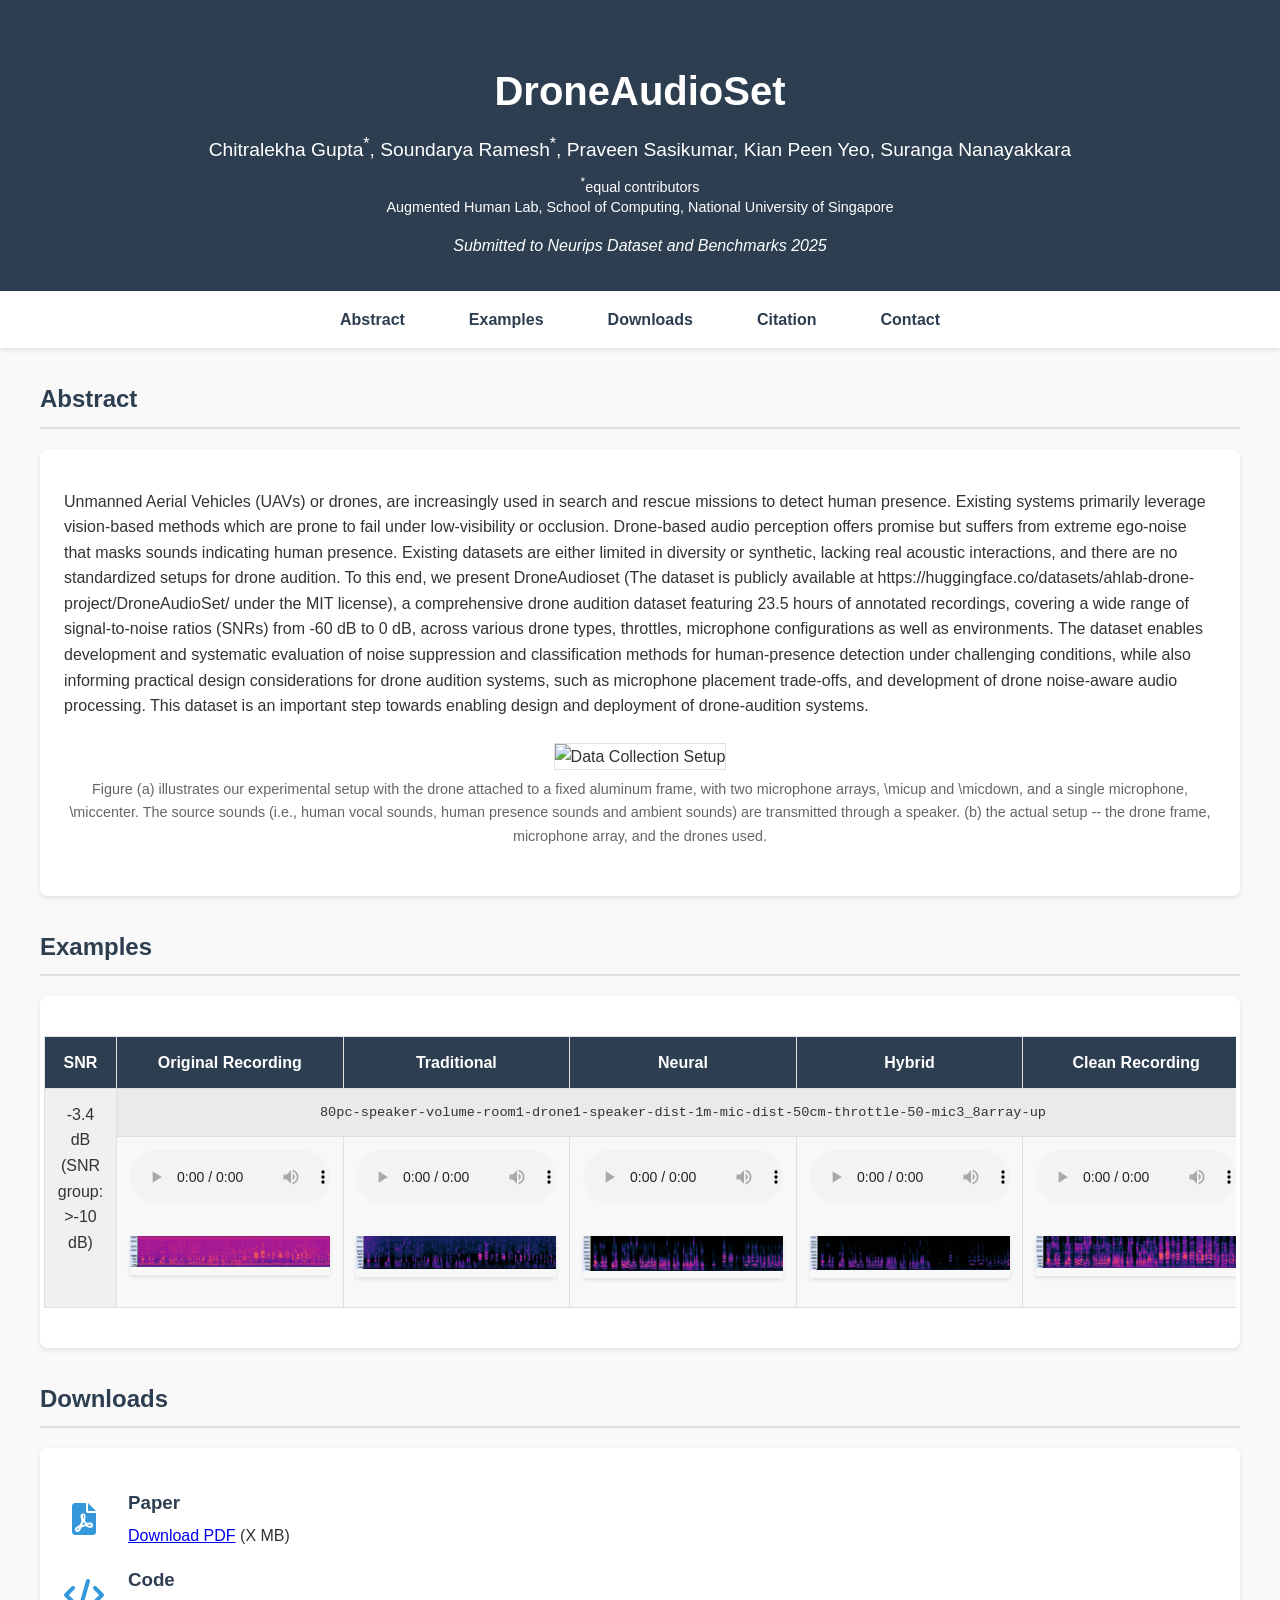
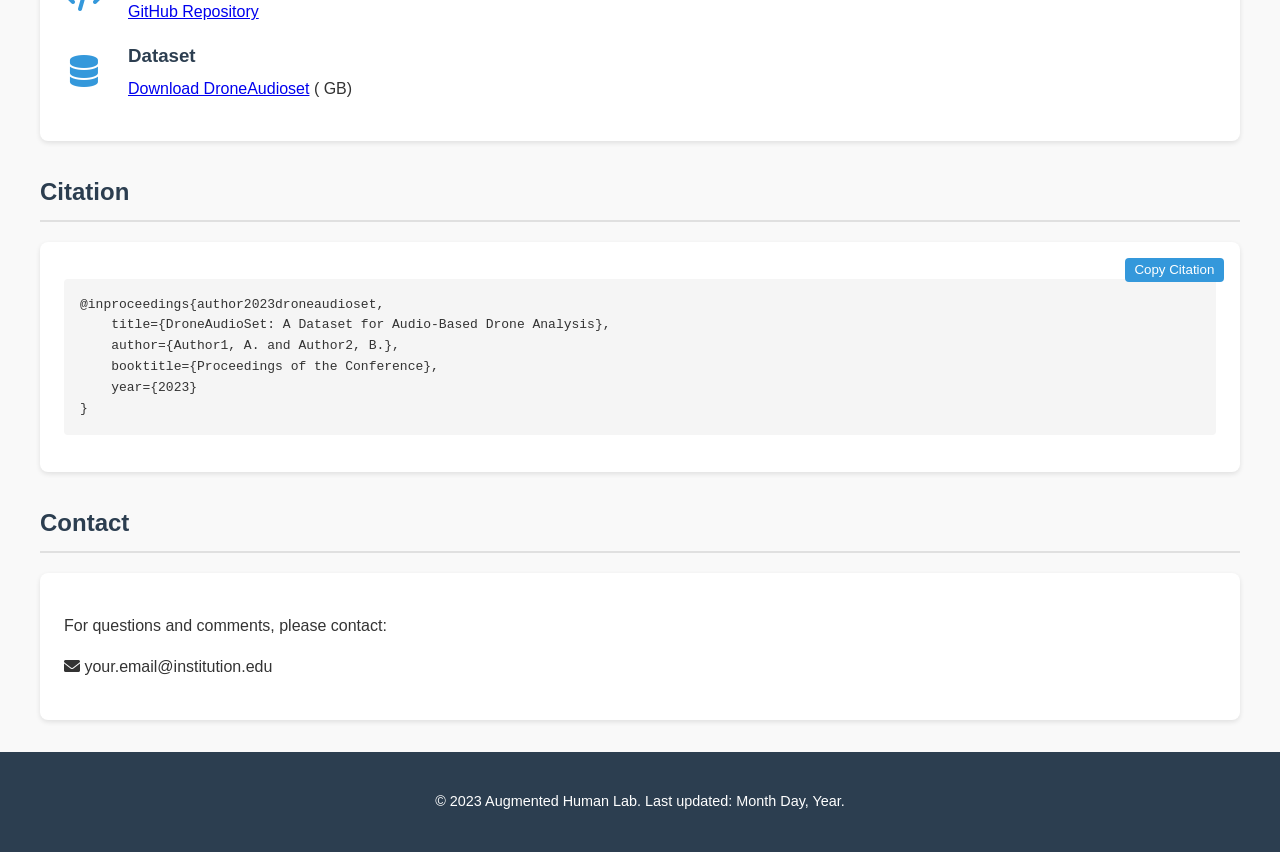
==== docs/index.html @ 6bec52c4 "added example 1" ====
<!DOCTYPE html>
<html lang="en">
<head>
    <meta charset="UTF-8">
    <meta name="viewport" content="width=device-width, initial-scale=1.0">
    <title>DroneAudioSet - Augmented Human Lab</title>
    
    <!-- Keep only UMD versions -->
    <!-- <script src="https://unpkg.com/wavesurfer.js@4.6.0/dist/wavesurfer.min.js"></script>
    <script src="https://unpkg.com/wavesurfer.js@4.6.0/dist/plugin/wavesurfer.spectrogram.min.js"></script> -->
     <!-- <script src="https://unpkg.com/wavesurfer.js@7.9.5/dist/wavesurfer.min.js"></script>
     <script src="https://unpkg.com/wavesurfer.js@7.9.5/dist/plugins/spectrogram.min.js"></script> -->
     <!-- <script src="https://unpkg.com/wavesurfer.js@7.9.5/dist/plugins/spectrogram.min.js"></script> -->
    <!-- <script src="https://unpkg.com/wavesurfer.js@6/dist/wavesurfer.js"></script>
    <script src="https://unpkg.com/wavesurfer.js@6/dist/plugin/wavesurfer.spectrogram.js"></script> -->
     
    
     <!-- Then load other resources -->
    <link rel="stylesheet" href="style.css">
    <link rel="stylesheet" href="https://cdnjs.cloudflare.com/ajax/libs/font-awesome/6.0.0-beta3/css/all.min.css">
    
    
</head>
<body>
    <header>
        <div class="header-content">
            <h1>DroneAudioSet</h1>
            <div class="authors">
                <span>Chitralekha Gupta<sup>*</sup>, Soundarya Ramesh<sup>*</sup></span>,
                <span>Praveen Sasikumar, Kian Peen Yeo, Suranga Nanayakkara</span>
                <div class="affiliations">
                    <sup>*</sup>equal contributors<br>
                    Augmented Human Lab, School of Computing, National University of Singapore
                </div>
            </div>
            <div class="conference">
                Submitted to Neurips Dataset and Benchmarks 2025
            </div>
        </div>
    </header>

    <nav>
        <ul>
            <li><a href="#abstract">Abstract</a></li>
            <li><a href="#examples">Examples</a></li>
            <li><a href="#downloads">Downloads</a></li>
            <li><a href="#citation">Citation</a></li>
            <li><a href="#contact">Contact</a></li>
        </ul>
    </nav>

    <!-- <script src="https://unpkg.com/wavesurfer.js"></script> -->
    <script>
        
        
        function copyCitation() {
            const citation = document.querySelector('.citation-box pre');
            navigator.clipboard.writeText(citation.innerText);
            alert('Citation copied to clipboard!');
        }
    
    </script>
<!-- 
    <script>
    document.addEventListener('DOMContentLoaded', async () => {
    // Check if WaveSurfer is loaded
    if (typeof WaveSurfer === 'undefined') {
        console.error('WaveSurfer is not loaded');
        return;
    }
    

    

    // Initialize all spectrogram containers
    const containers = document.querySelectorAll('.spectrogram-container');
    
    containers.forEach(async (container, index) => {
        const audioSrc = container.getAttribute('data-audio-src');
        
        try {
            // console.log('WaveSurfer:', WaveSurfer); // Check if it's loaded
            // console.log('container:', container); // Check if it's loaded
            // console.log('audioSrc:', audioSrc); // Check if it's loaded
            
            
            // Create WaveSurfer instance
            const wavesurfer = WaveSurfer.create({
                container: container,
                // waveColor: 'rgb(200, 0, 200)',
                // progressColor: 'rgb(100, 0, 100)',
                cursorWidth: 0,
                height: 0,
                // responsive: true,
                fillParent: true,
                interact: true,
                plugins: [
                    WaveSurfer.spectrogram.create({
                        container: container,
                        labels: true,
                        height: 200,
                        // splitChannels: [
                        //         {
                        //             progressColor: 'green',
                        //             waveColor: 'pink'
                        //         },
                        //         {
                        //             progressColor: 'orange',
                        //             waveColor: 'purple',
                        //             height: '0'
                        //         },
                        //         {
                        //             progressColor: 'orange',
                        //             waveColor: 'purple',
                        //             height: '0'
                        //         },
                        //         {
                        //             progressColor: 'orange',
                        //             waveColor: 'purple',
                        //             height: '0'
                        //         },
                        //         {
                        //             progressColor: 'orange',
                        //             waveColor: 'purple',
                        //             height: '0'
                        //         },
                        //         {
                        //             progressColor: 'orange',
                        //             waveColor: 'purple',
                        //             height: '0'
                        //         },
                        //         {
                        //             progressColor: 'orange',
                        //             waveColor: 'purple',
                        //             height: '0'
                        //         },
                        //         {
                        //             progressColor: 'orange',
                        //             waveColor: 'purple',
                        //             height: '0'
                        //         },
                        //     ],
                        
                        scale: 'mel',
                        frequencyMax: 8000,
                        frequencyMin: 0,
                        // noverlap: 4,
                        // windowFunc: 'hann',
                        fftSamples: 1024,
                        // labelsBackground: 'rgba(0, 0, 0, 0.1)'
                        // colorMap: generateColorMap()
                    })
                ]
            });
            
            

            // Load the audio file
            wavesurfer.load(audioSrc);
            
            // Error handling
            wavesurfer.on('error', (error) => {
                console.error('Error loading audio:', error);
                container.innerHTML = '<p class="error">Failed to load spectrogram</p>';
            });
            
        } catch (error) {
            console.error('Error initializing wavesurfer:', error);
            container.innerHTML = '<p class="error">Spectrogram unavailable</p>';
        }
    });
    
});
</script> -->

    <main>
        <section id="abstract">
            <h2>Abstract</h2>
            <div class="content-box">
                <p>
                    Unmanned Aerial Vehicles (UAVs) or drones, are increasingly used in search and rescue missions to detect human presence. Existing systems primarily leverage vision-based methods which are prone to fail under low-visibility or occlusion. Drone-based audio perception offers promise but suffers from extreme ego-noise that masks sounds indicating human presence.  
Existing datasets are either limited in diversity or synthetic, lacking real acoustic interactions, and there are no standardized setups for drone audition. 
To this end, we present DroneAudioset (The dataset is publicly available at https://huggingface.co/datasets/ahlab-drone-project/DroneAudioSet/ under the MIT license), a comprehensive drone audition dataset featuring 23.5 hours of annotated recordings, covering a wide range of signal-to-noise ratios (SNRs) from -60 dB to 0 dB, across various drone types, throttles, microphone configurations as well as environments. The dataset enables development and systematic evaluation of noise suppression and classification methods for human-presence detection under challenging conditions, while also informing practical design considerations for drone audition systems, such as microphone placement trade-offs, and development of drone noise-aware audio processing. This dataset is an important step towards enabling design and deployment of drone-audition systems.
                </p>
                <div class="teaser-image">
                    <img src="images/data-collection-setup-v2.png" alt="Data Collection Setup">
                    <p class="caption">Figure (a) illustrates our experimental setup with the drone attached to a fixed aluminum frame, with two microphone arrays, \micup and \micdown, and a single microphone, \miccenter. The source sounds (i.e., human vocal sounds, human presence sounds and ambient sounds) are transmitted through a speaker. (b) the actual setup -- the drone frame, microphone array, and the drones used.</p>
                </div>
            </div>
        </section>

        <section id="examples">
            <h2>Examples</h2>
            <div class="content-box">
                <div class="audio-table">
                    <table>
                        <thead>
                            <tr>
                                <th>SNR</th>
                                <th>Original Recording</th>
                                <th>Traditional</th>
                                <th>Neural</th>
                                <th>Hybrid</th>
                                <th>Clean Recording</th>
                            </tr>
                        </thead>
                        <tbody>
                            <!-- Example Row 1 -->
                            <tr class="settings-row">
                                <td rowspan="2">-3.4 dB <br>(SNR group: >-10 dB)</td>
                                <td colspan="5" class="settings-cell">
                                    80pc-speaker-volume-room1-drone1-speaker-dist-1m-mic-dist-50cm-throttle-50-mic3_8array-up
                                </td>
                            </tr>
                            <tr>
                                <td>
                                    <audio controls data-channel="0">
                                        <source src="audio/example1/mic3_8array-up-File1_original.wav" type="audio/wav">
                                    </audio>
                                    <div class="spectrogram"><img width="200px" src="specgram/example1/mic3_8array-up-File1_original.png"></div>
                                </td>
                                <td>
                                    <audio controls data-channel="0">
                                        <source src="audio/example1/mic3_8array-up-File1_trad.wav" type="audio/wav">
                                    </audio>
                                    <div class="spectrogram"><img width="200px" src="specgram/example1/mic3_8array-up-File1_trad.png"></div>
                                </td>
                                <td>
                                    <audio controls data-channel="0">
                                        <source src="audio/example1/mic3_8array-up-File1_neural.wav" type="audio/wav">
                                    </audio>
                                    <div class="spectrogram"><img width="200px" src="specgram/example1/mic3_8array-up-File1_neural.png"></div>
                                </td>
                                <td>
                                    <audio controls data-channel="0">
                                        <source src="audio/example1/mic3_8array-up-File1_hybrid.wav" type="audio/wav">
                                    </audio>
                                    <div class="spectrogram"><img width="200px" src="specgram/example1/mic3_8array-up-File1_hybrid.png"></div>
                                </td>
                                <td>
                                    <audio controls data-channel="0">
                                        <source src="audio/example1/mic3_8array-up-File1_clean.wav" type="audio/wav">
                                    </audio>
                                    <div class="spectrogram"><img width="200px" src="specgram/example1/mic3_8array-up-File1_clean.png"></div>
                                </td>
                            </tr>

                                <!-- <td>
                                    <audio controls data-channel="0">
                                        <source src="audio/example1/mic3_8array-up-File1_original.wav" type="audio/wav">
                                    </audio>
                                    <div class="spectrogram-container" data-audio-src="audio/example1/mic3_8array-up-File1_original.wav"></div>
                                </td>
                                <td>
                                    <audio controls data-channel="0">
                                        <source src="audio/example1/mic3_8array-up-File1_trad.wav" type="audio/wav">
                                    </audio>
                                    <div class="spectrogram-container" data-audio-src="audio/example1/mic3_8array-up-File1_trad.wav"></div>
                                </td>
                                <td>
                                    <audio controls data-channel="0">
                                        <source src="audio/example1/mic3_8array-up-File1_neural.wav" type="audio/wav">
                                    </audio>
                                    <div class="spectrogram-container" data-audio-src="audio/example1/mic3_8array-up-File1_neural.wav"></div>
                                </td>
                                <td>
                                    <audio controls data-channel="0">
                                        <source src="audio/example1/mic3_8array-up-File1_hybrid.wav" type="audio/wav">
                                    </audio>
                                    <div class="spectrogram-container" data-audio-src="audio/example1/mic3_8array-up-File1_hybrid.wav"></div>
                                </td>
                                <td>
                                    <audio controls data-channel="0">
                                        <source src="audio/example1/mic3_8array-up-File1_clean.wav" type="audio/wav">
                                    </audio>
                                    <div class="spectrogram-container" data-audio-src="audio/example1/mic3_8array-up-File1_clean.wav"></div>
                                </td>
                            </tr> -->

                            <!-- Example Row 2 -->
                            <!-- <tr class="settings-row">
                                <td rowspan="2">-6 dB <br>(SNR group: >-10 dB)</td>
                                <td colspan="5" class="settings-cell">
                                    80pc-speaker-volume-room1-drone1-speaker-dist-5m-mic-dist-50cm-throttle-50-mic1_soundskrit
                                </td>
                            </tr>
                            <tr>
                                <td>
                                    <audio controls>
                                        <source src="audio/original_1.wav" type="audio/wav">
                                    </audio>
                                    <img src="spectrograms/original_1.png" alt="Spectrogram 1" class="spectrogram">
                                </td>
                                <td>
                                    <audio controls>
                                        <source src="audio/trad_1.wav" type="audio/wav">
                                    </audio>
                                    <img src="spectrograms/trad_1.png" alt="Spectrogram 1" class="spectrogram">
                                </td>
                                <td>
                                    <audio controls>
                                        <source src="audio/neural_1.wav" type="audio/wav">
                                    </audio>
                                    <img src="spectrograms/neural_1.png" alt="Spectrogram 1" class="spectrogram">
                                </td>
                                <td>
                                    <audio controls>
                                        <source src="audio/hybrid_1.wav" type="audio/wav">
                                    </audio>
                                    <img src="spectrograms/hybrid_1.png" alt="Spectrogram 1" class="spectrogram">
                                </td>
                                <td>
                                    <audio controls>
                                        <source src="audio/clean_1.wav" type="audio/wav">
                                    </audio>
                                    <img src="spectrograms/clean_1.png" alt="Spectrogram 1" class="spectrogram">
                                </td>
                            </tr> -->
                            
                            <!-- Repeat for additional rows (change numbers) -->
                        </tbody>
                    </table>
                </div>
            </div>
        </section>

        <section id="downloads">
            <h2>Downloads</h2>
            <div class="content-box">
                <div class="download-item">
                    <i class="fas fa-file-pdf"></i>
                    <div>
                        <h3>Paper</h3>
                        <p><a href="#">Download PDF</a> (X MB)</p>
                    </div>
                </div>
                <div class="download-item">
                    <i class="fas fa-code"></i>
                    <div>
                        <h3>Code</h3>
                        <p><a href="https://github.com/augmented-human-lab/DroneAudioSet-code">GitHub Repository</a></p>
                    </div>
                </div>
                <div class="download-item">
                    <i class="fas fa-database"></i>
                    <div>
                        <h3>Dataset</h3>
                        <p><a href="https://huggingface.co/datasets/ahlab-drone-project/DroneAudioSet">Download DroneAudioset</a> ( GB)</p>
                    </div>
                </div>
            </div>
        </section>

        <section id="citation">
            <h2>Citation</h2>
            <div class="content-box citation-box">
                <pre>
@inproceedings{author2023droneaudioset,
    title={DroneAudioSet: A Dataset for Audio-Based Drone Analysis},
    author={Author1, A. and Author2, B.},
    booktitle={Proceedings of the Conference},
    year={2023}
}</pre>
                <button onclick="copyCitation()">Copy Citation</button>
            </div>
        </section>

        <section id="contact">
            <h2>Contact</h2>
            <div class="content-box">
                <p>For questions and comments, please contact:</p>
                <p><i class="fas fa-envelope"></i> your.email@institution.edu</p>
            </div>
        </section>
    </main>

    <footer>
        <p>© 2023 Augmented Human Lab. Last updated: Month Day, Year.</p>
    </footer>

    
</body>
</html>
---- docs/style.css ----
:root {
    --primary-color: #2c3e50;
    --secondary-color: #3498db;
    --background-color: #f9f9f9;
    --content-bg: #ffffff;
    --text-color: #333333;
    --border-color: #e0e0e0;
}

body {
    font-family: 'Arial', sans-serif;
    line-height: 1.6;
    color: var(--text-color);
    background-color: var(--background-color);
    margin: 0;
    padding: 0;
}

header {
    background-color: var(--primary-color);
    color: white;
    padding: 2rem 0;
    text-align: center;
}

.header-content {
    max-width: 900px;
    margin: 0 auto;
    padding: 0 20px;
}

h1 {
    font-size: 2.5rem;
    margin-bottom: 0.5rem;
}

.authors {
    font-size: 1.2rem;
    margin-bottom: 0.5rem;
}

.affiliations {
    font-size: 0.9rem;
    margin-top: 0.5rem;
    line-height: 1.4;
}

.conference {
    font-style: italic;
    margin-top: 1rem;
}

nav {
    background-color: var(--content-bg);
    box-shadow: 0 2px 5px rgba(0,0,0,0.1);
    position: sticky;
    top: 0;
    z-index: 100;
}

nav ul {
    display: flex;
    justify-content: center;
    list-style: none;
    padding: 0;
    margin: 0;
    max-width: 900px;
    margin: 0 auto;
}

nav li {
    padding: 1rem;
}

nav a {
    color: var(--primary-color);
    text-decoration: none;
    font-weight: bold;
    padding: 0.5rem 1rem;
    border-radius: 4px;
    transition: background-color 0.3s;
}

nav a:hover {
    background-color: #f0f0f0;
}

main {
    max-width: 1200px;  /* Increased from 900px */
    margin: 2rem auto;
    padding: 0 20px;
}

h2 {
    color: var(--primary-color);
    border-bottom: 2px solid var(--border-color);
    padding-bottom: 0.5rem;
    margin-top: 2rem;
}

.content-box {
    background-color: var(--content-bg);
    border-radius: 8px;
    box-shadow: 0 2px 5px rgba(0,0,0,0.1);
    padding: 1.5rem;
    margin: 1rem 0;
}

.teaser-image {
    text-align: center;
    margin: 1.5rem 0;
}

.teaser-image img {
    max-width: 100%;
    height: auto;
    border: 1px solid var(--border-color);
}

.caption {
    font-size: 0.9rem;
    color: #666;
    margin-top: 0.5rem;
}

.download-item {
    display: flex;
    align-items: center;
    margin: 1rem 0;
}

.download-item i {
    font-size: 2rem;
    color: var(--secondary-color);
    margin-right: 1.5rem;
    width: 40px;
    text-align: center;
}

.download-item h3 {
    margin: 0;
    color: var(--primary-color);
}

.download-item p {
    margin: 0.3rem 0 0 0;
}

.citation-box {
    position: relative;
}

.citation-box pre {
    background-color: #f5f5f5;
    padding: 1rem;
    border-radius: 4px;
    overflow-x: auto;
    white-space: pre-wrap;
}

.citation-box button {
    position: absolute;
    top: 1rem;
    right: 1rem;
    background-color: var(--secondary-color);
    color: white;
    border: none;
    padding: 0.3rem 0.6rem;
    border-radius: 4px;
    cursor: pointer;
    transition: background-color 0.3s;
}

.citation-box button:hover {
    background-color: #2980b9;
}

footer {
    text-align: center;
    padding: 1.5rem;
    margin-top: 2rem;
    background-color: var(--primary-color);
    color: white;
    font-size: 0.9rem;
}

@media (max-width: 768px) {
    nav ul {
        flex-direction: column;
        align-items: left;
    }
    
    .download-item {
        flex-direction: column;
        align-items: flex-start;
    }
    
    .download-item i {
        margin-bottom: 0.5rem;
    }
}

/* Audio Table Styles */
.audio-table {
    overflow-x: auto;
}

.audio-table table {
    width: 100%;
    border-collapse: collapse;
    margin: 1rem 0;
}

.audio-table th, .audio-table td {
    padding: 0.8rem;
    text-align: center;
    border: 1px solid var(--border-color);
    vertical-align: top;
}

.audio-table th {
    background-color: var(--primary-color);
    color: white;
    font-weight: bold;
}

.audio-table tr:nth-child(even) {
    background-color: #f8f8f8;
}

.audio-table audio {
    width: 100%;
    max-width: 200px;
    margin-bottom: 0.5rem;
}

.spectrogram {
    
    /* width: 100%;         /*  Make it responsive */
    /* height: auto;          Maintain aspect ratio */
    /* transform: scale(0.2); */
    /* max-width: 150px;       /* Maximum width you want */
    /* max-height: 100px;       Maximum width you want */ 
    
    /* display: block; */
    margin: 1rem auto;     /* Fixed typo (was "1 auto") */
    /* object-fit: contain;   Ensures proper scaling */
    /* Optional: add a subtle shadow for depth */
    box-shadow: 0 2px 4px rgba(0,0,0,0.1);
    /* Optional: smooth scaling on hover */
    transition: transform 0.2s ease;
    align-self: left; /* Ensure left alignment */
}
/* Optional: Add hover effect */
.spectrogram:hover {
    transform: scale(2.5); /* Slightly enlarge on hover */
    cursor: zoom-in;
}
/* Responsive table */
@media (max-width: 768px) {
    .audio-table table {
        display: block;
    }
    
    .audio-table thead {
        display: none;
    }
    
    .audio-table tr {
        display: block;
        margin-bottom: 1rem;
        border: 1px solid var(--border-color);
    }
    
    .audio-table td {
        display: flex;
        flex-direction: column;
        align-items: center;
        text-align: center;
        border: none;
        border-bottom: 1px solid var(--border-color);
    }
    
    .audio-table td:before {
        content: attr(data-label);
        font-weight: bold;
        margin-bottom: 0.5rem;
    }
    
    .audio-table td:last-child {
        border-bottom: none;
    }
}

/* Audio Table Styles */
.audio-table {
    overflow-x: auto;
    margin: 0 -20px;  /* Allow table to extend beyond padding */
}

.audio-table table {
    width: 100%;
    border-collapse: collapse;
    margin: 1rem 0;
    min-width: 1000px;  /* Ensure table doesn't get too narrow */
}

/* Settings row styles */
.settings-row {
    background-color: #f0f0f0;
}

.settings-cell {
    font-family: monospace;
    font-size: 0.85rem;
    /* padding: 0.5rem 1rem; */
    text-align: left;
    background-color: #eaeaea;
}

/* Rest of your existing table styles... */
.audio-table th, .audio-table td {
    padding: 0.8rem;
    text-align: center;
    border: 1px solid var(--border-color);
    vertical-align: top;
}

.audio-table th {
    background-color: var(--primary-color);
    color: white;
    font-weight: bold;
}

.audio-table tr:nth-child(even):not(.settings-row) {
    background-color: #f8f8f8;
}

.audio-table audio {
    width: 100%;
    max-width: 200px;
    margin-bottom: 0.5rem;
}

/* .spectrogram {
    width: 100%;
    max-width: 200px;
    height: auto;
    display: block;
    margin: 0 auto;
    border: 1px solid #ddd;
} */

/* Responsive table */
@media (max-width: 1200px) {
    .audio-table {
        margin: 0 -10px;
    }
    
    main {
        padding: 0 10px;
    }
}

@media (max-width: 768px) {
    /* Keep your existing mobile styles but add settings row support */
    .settings-row td {
        display: block;
        text-align: left;
        /* padding: 0.5rem; */
    }
    
    .settings-cell {
        display: block;
        width: 100%;
        box-sizing: border-box;
    }
    
    .audio-table table {
        min-width: auto;
    }
}

/* .spectrogram-container {
    width: 100%; */
    /* max-width: 200px; */
    /* height: 100px;
    margin: 0.5rem auto; */
    /* background: #f8f8f8; */
    /* border: 1px solid #ddd; */
/* } */

/* Hide original spectrogram images */
/* .spectrogram {
    display: none;
} */
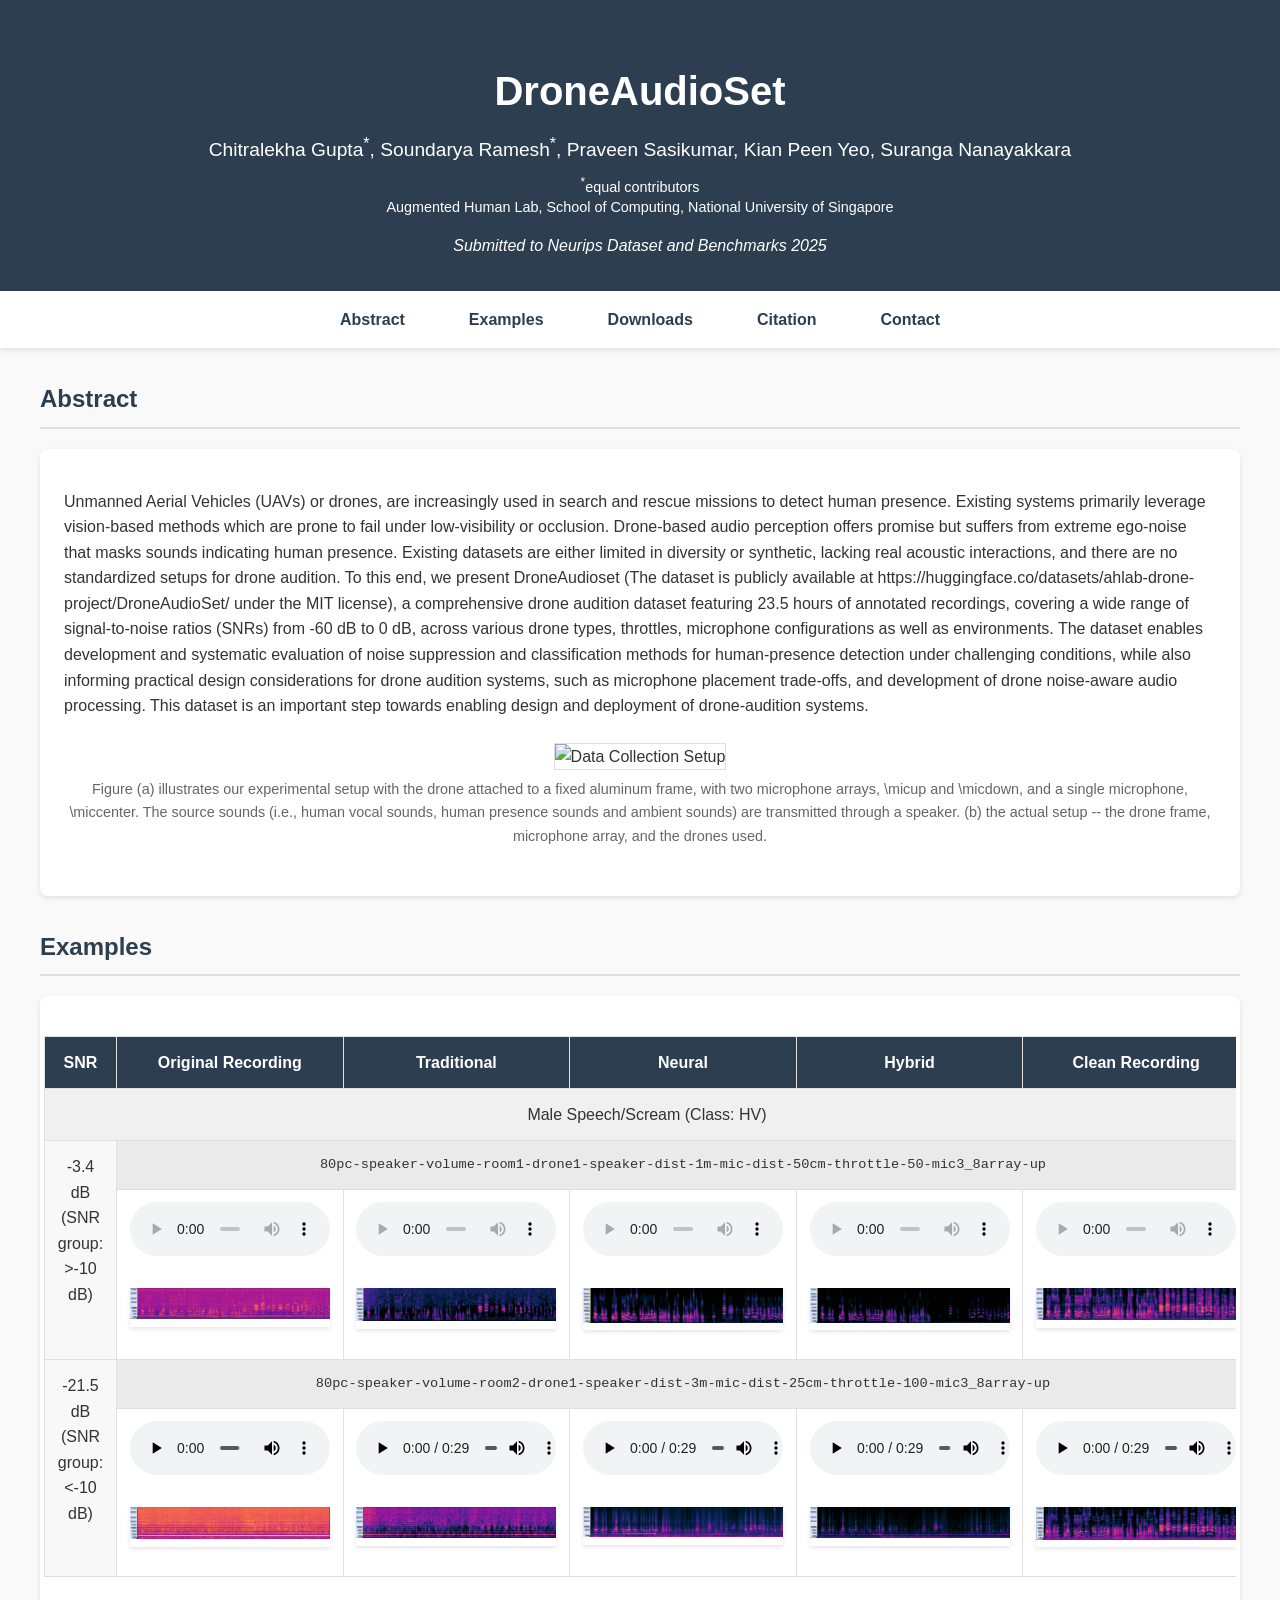
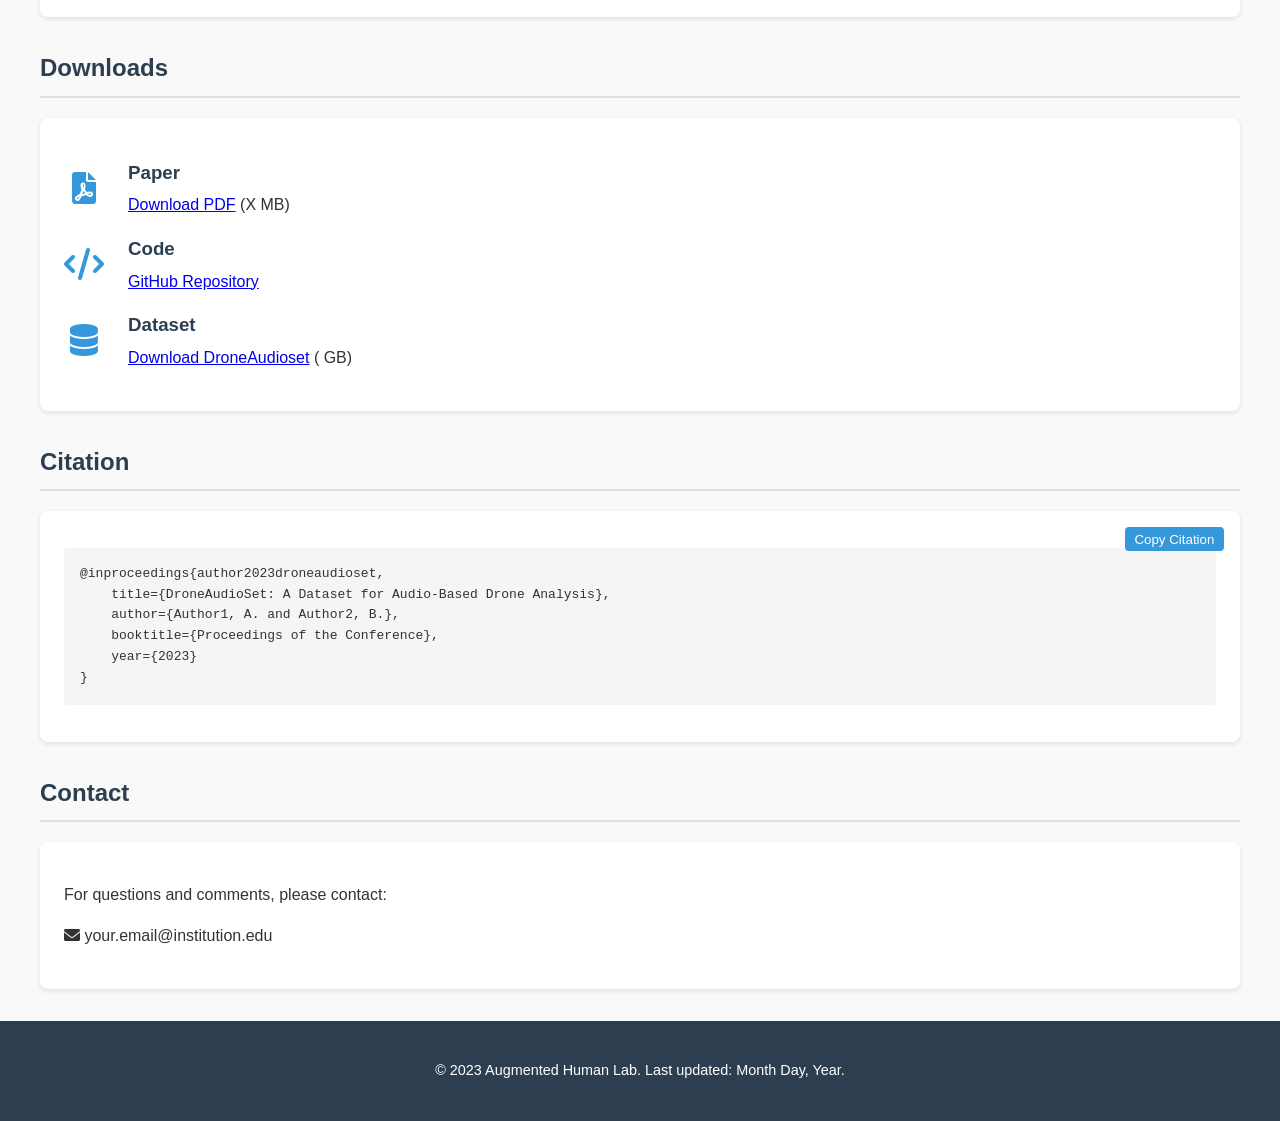
==== commit df82d38e: "example 2" ====
--- a/docs/index.html
+++ b/docs/index.html
@@ -205,6 +205,9 @@
                             </tr>
                         </thead>
                         <tbody>
+                            <tr class="settings-row">
+                                <td rowspan="1" colspan="6" >Male Speech/Scream (Class: HV)</td>
+                            </tr>
                             <!-- Example Row 1 -->
                             <tr class="settings-row">
                                 <td rowspan="2">-3.4 dB <br>(SNR group: >-10 dB)</td>
@@ -245,77 +248,45 @@
                                 </td>
                             </tr>
 
-                                <!-- <td>
-                                    <audio controls data-channel="0">
-                                        <source src="audio/example1/mic3_8array-up-File1_original.wav" type="audio/wav">
-                                    </audio>
-                                    <div class="spectrogram-container" data-audio-src="audio/example1/mic3_8array-up-File1_original.wav"></div>
-                                </td>
-                                <td>
-                                    <audio controls data-channel="0">
-                                        <source src="audio/example1/mic3_8array-up-File1_trad.wav" type="audio/wav">
-                                    </audio>
-                                    <div class="spectrogram-container" data-audio-src="audio/example1/mic3_8array-up-File1_trad.wav"></div>
-                                </td>
-                                <td>
-                                    <audio controls data-channel="0">
-                                        <source src="audio/example1/mic3_8array-up-File1_neural.wav" type="audio/wav">
-                                    </audio>
-                                    <div class="spectrogram-container" data-audio-src="audio/example1/mic3_8array-up-File1_neural.wav"></div>
-                                </td>
-                                <td>
-                                    <audio controls data-channel="0">
-                                        <source src="audio/example1/mic3_8array-up-File1_hybrid.wav" type="audio/wav">
-                                    </audio>
-                                    <div class="spectrogram-container" data-audio-src="audio/example1/mic3_8array-up-File1_hybrid.wav"></div>
-                                </td>
-                                <td>
-                                    <audio controls data-channel="0">
-                                        <source src="audio/example1/mic3_8array-up-File1_clean.wav" type="audio/wav">
-                                    </audio>
-                                    <div class="spectrogram-container" data-audio-src="audio/example1/mic3_8array-up-File1_clean.wav"></div>
-                                </td>
-                            </tr> -->
-
                             <!-- Example Row 2 -->
-                            <!-- <tr class="settings-row">
-                                <td rowspan="2">-6 dB <br>(SNR group: >-10 dB)</td>
+                            <tr class="settings-row">
+                                <td rowspan="2">-21.5 dB <br>(SNR group: <-10 dB)</td>
                                 <td colspan="5" class="settings-cell">
-                                    80pc-speaker-volume-room1-drone1-speaker-dist-5m-mic-dist-50cm-throttle-50-mic1_soundskrit
+                                    80pc-speaker-volume-room2-drone1-speaker-dist-3m-mic-dist-25cm-throttle-100-mic3_8array-up
                                 </td>
                             </tr>
                             <tr>
                                 <td>
-                                    <audio controls>
-                                        <source src="audio/original_1.wav" type="audio/wav">
-                                    </audio>
-                                    <img src="spectrograms/original_1.png" alt="Spectrogram 1" class="spectrogram">
-                                </td>
-                                <td>
-                                    <audio controls>
-                                        <source src="audio/trad_1.wav" type="audio/wav">
-                                    </audio>
-                                    <img src="spectrograms/trad_1.png" alt="Spectrogram 1" class="spectrogram">
-                                </td>
-                                <td>
-                                    <audio controls>
-                                        <source src="audio/neural_1.wav" type="audio/wav">
-                                    </audio>
-                                    <img src="spectrograms/neural_1.png" alt="Spectrogram 1" class="spectrogram">
-                                </td>
-                                <td>
-                                    <audio controls>
-                                        <source src="audio/hybrid_1.wav" type="audio/wav">
-                                    </audio>
-                                    <img src="spectrograms/hybrid_1.png" alt="Spectrogram 1" class="spectrogram">
-                                </td>
-                                <td>
-                                    <audio controls>
-                                        <source src="audio/clean_1.wav" type="audio/wav">
-                                    </audio>
-                                    <img src="spectrograms/clean_1.png" alt="Spectrogram 1" class="spectrogram">
-                                </td>
-                            </tr> -->
+                                    <audio controls data-channel="0">
+                                        <source src="audio/example2/mic3_8array-up-File1_original.wav" type="audio/wav">
+                                    </audio>
+                                    <div class="spectrogram"><img width="200px" src="specgram/example2/mic3_8array-up-File1_original.png"></div>
+                                </td>
+                                <td>
+                                    <audio controls data-channel="0">
+                                        <source src="audio/example2/mic3_8array-up-File1_trad.wav" type="audio/wav">
+                                    </audio>
+                                    <div class="spectrogram"><img width="200px" src="specgram/example2/mic3_8array-up-File1_trad.png"></div>
+                                </td>
+                                <td>
+                                    <audio controls data-channel="0">
+                                        <source src="audio/example2/mic3_8array-up-File1_neural.wav" type="audio/wav">
+                                    </audio>
+                                    <div class="spectrogram"><img width="200px" src="specgram/example2/mic3_8array-up-File1_neural.png"></div>
+                                </td>
+                                <td>
+                                    <audio controls data-channel="0">
+                                        <source src="audio/example2/mic3_8array-up-File1_hybrid.wav" type="audio/wav">
+                                    </audio>
+                                    <div class="spectrogram"><img width="200px" src="specgram/example2/mic3_8array-up-File1_hybrid.png"></div>
+                                </td>
+                                <td>
+                                    <audio controls data-channel="0">
+                                        <source src="audio/example2/mic3_8array-up-File1_clean.wav" type="audio/wav">
+                                    </audio>
+                                    <div class="spectrogram"><img width="200px" src="specgram/example2/mic3_8array-up-File1_clean.png"></div>
+                                </td>
+                            </tr>
                             
                             <!-- Repeat for additional rows (change numbers) -->
                         </tbody>
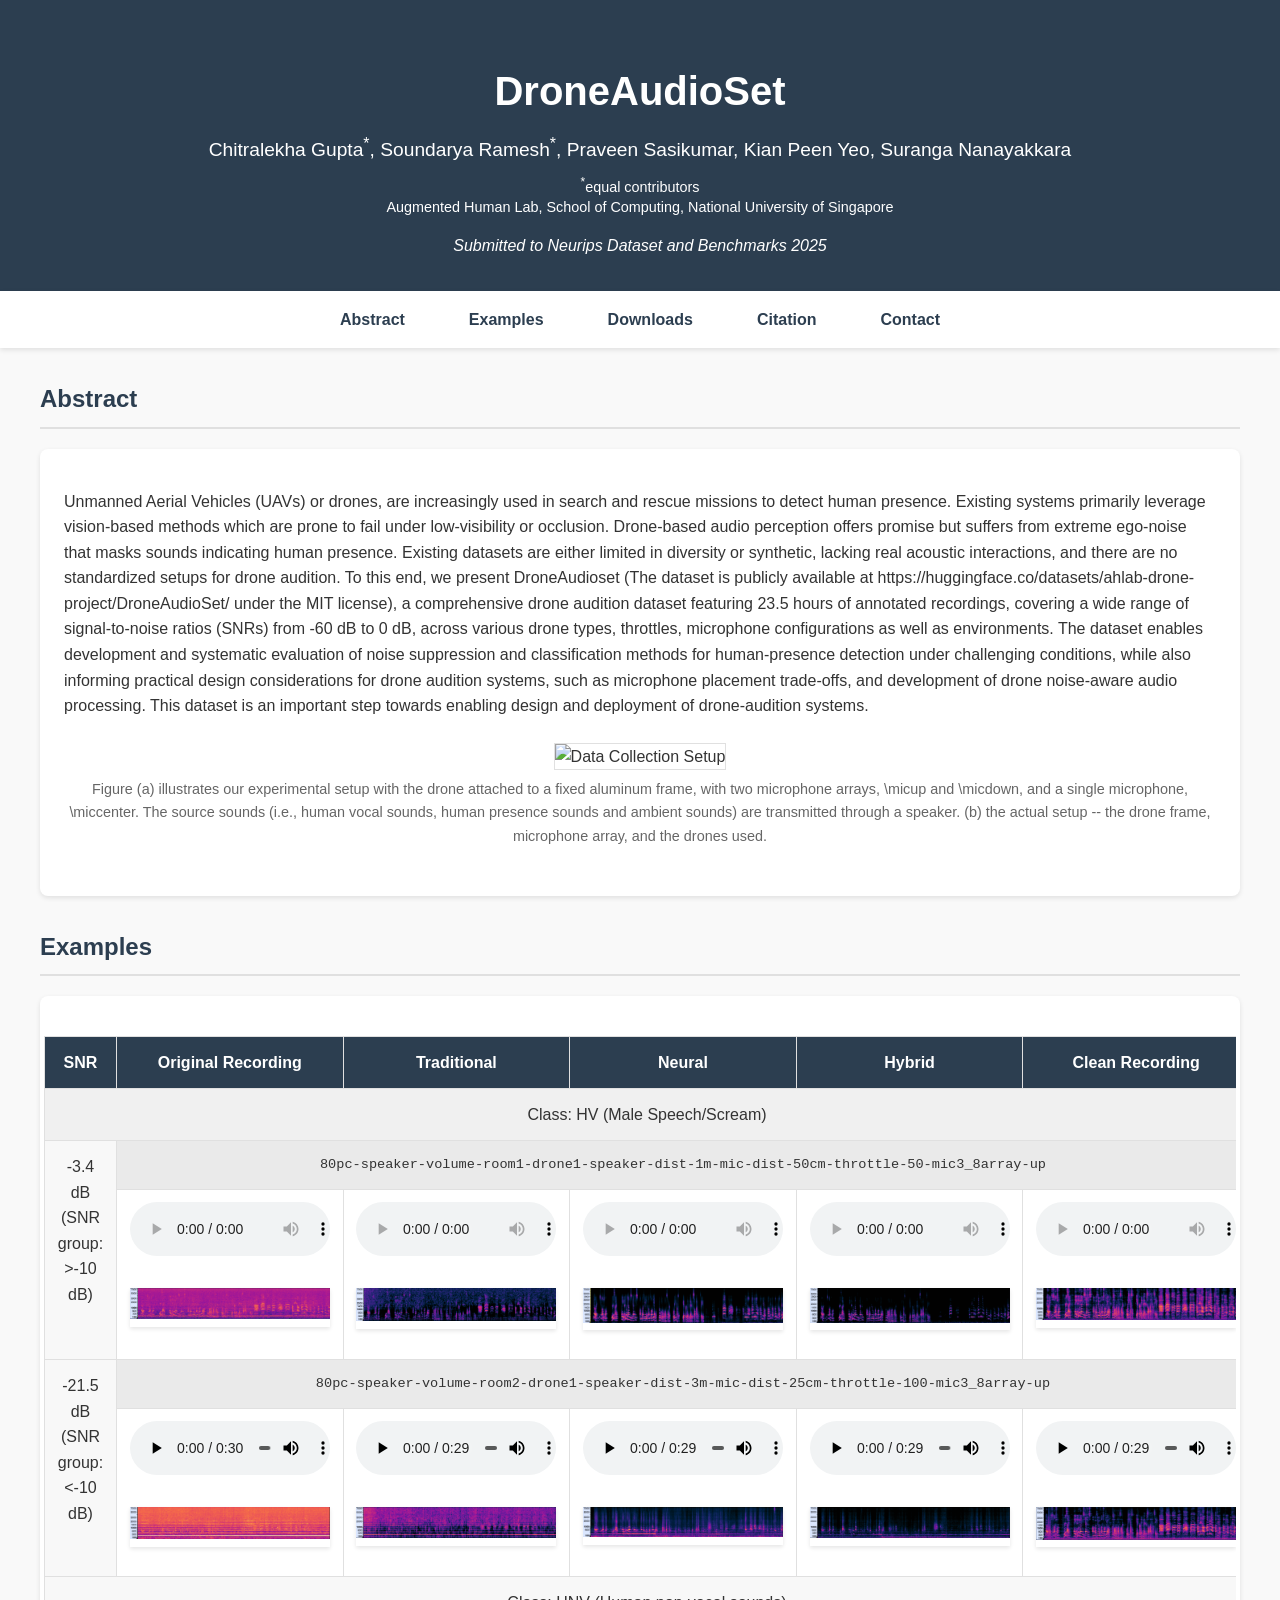
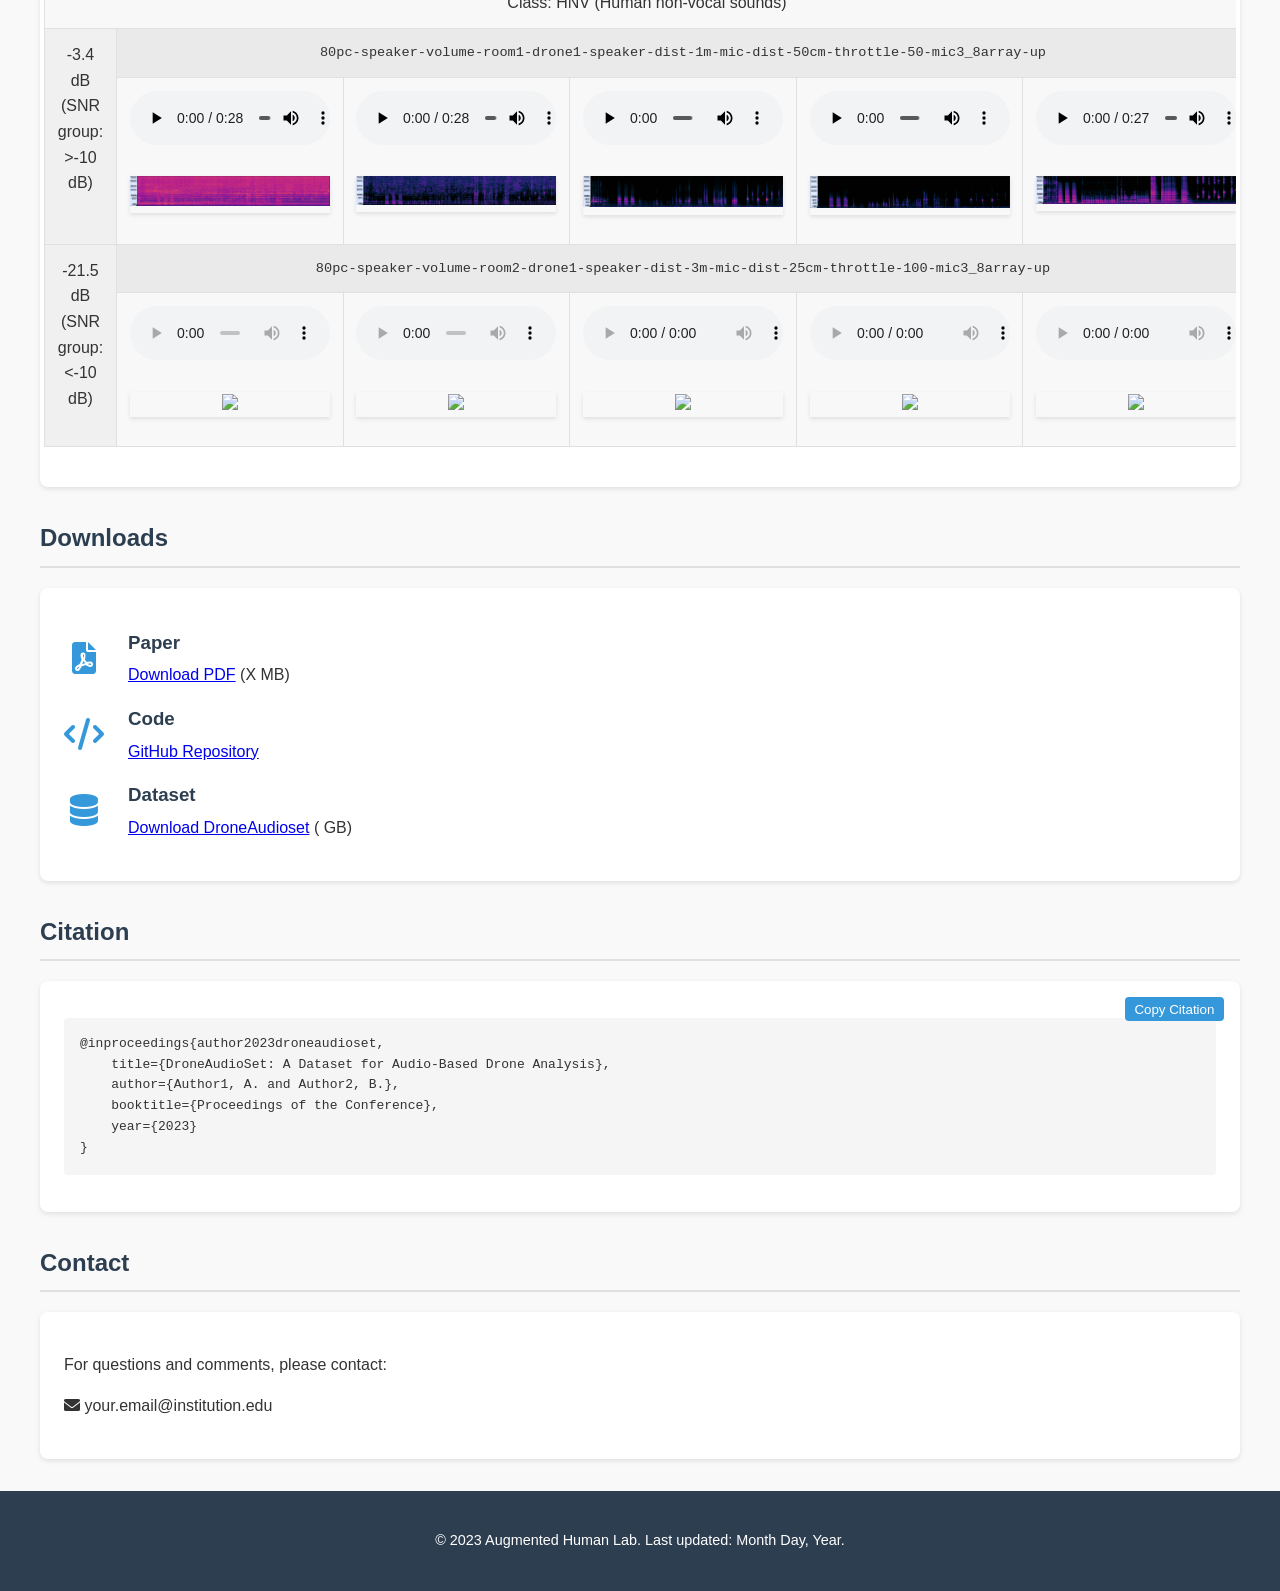
==== commit 1cd07b54: "example 3" ====
--- a/docs/index.html
+++ b/docs/index.html
@@ -206,7 +206,7 @@
                         </thead>
                         <tbody>
                             <tr class="settings-row">
-                                <td rowspan="1" colspan="6" >Male Speech/Scream (Class: HV)</td>
+                                <td rowspan="1" colspan="6" >Class: HV (Male Speech/Scream)</td>
                             </tr>
                             <!-- Example Row 1 -->
                             <tr class="settings-row">
@@ -289,6 +289,89 @@
                             </tr>
                             
                             <!-- Repeat for additional rows (change numbers) -->
+                             <tr class="settings-row">
+                                <td rowspan="1" colspan="6" >Class: HNV (Human non-vocal sounds)</td>
+                            </tr>
+                            <!-- Example Row 3 -->
+                            <tr class="settings-row">
+                                <td rowspan="2">-3.4 dB <br>(SNR group: >-10 dB)</td>
+                                <td colspan="5" class="settings-cell">
+                                    80pc-speaker-volume-room1-drone1-speaker-dist-1m-mic-dist-50cm-throttle-50-mic3_8array-up
+                                </td>
+                            </tr>
+                            <tr>
+                                <td>
+                                    <audio controls data-channel="0">
+                                        <source src="audio/example3/mic3_8array-up-File1_original.wav" type="audio/wav">
+                                    </audio>
+                                    <div class="spectrogram"><img width="200px" src="specgram/example3/mic3_8array-up-File1_original.png"></div>
+                                </td>
+                                <td>
+                                    <audio controls data-channel="0">
+                                        <source src="audio/example3/mic3_8array-up-File1_trad.wav" type="audio/wav">
+                                    </audio>
+                                    <div class="spectrogram"><img width="200px" src="specgram/example3/mic3_8array-up-File1_trad.png"></div>
+                                </td>
+                                <td>
+                                    <audio controls data-channel="0">
+                                        <source src="audio/example3/mic3_8array-up-File1_neural.wav" type="audio/wav">
+                                    </audio>
+                                    <div class="spectrogram"><img width="200px" src="specgram/example3/mic3_8array-up-File1_neural.png"></div>
+                                </td>
+                                <td>
+                                    <audio controls data-channel="0">
+                                        <source src="audio/example3/mic3_8array-up-File1_hybrid.wav" type="audio/wav">
+                                    </audio>
+                                    <div class="spectrogram"><img width="200px" src="specgram/example3/mic3_8array-up-File1_hybrid.png"></div>
+                                </td>
+                                <td>
+                                    <audio controls data-channel="0">
+                                        <source src="audio/example3/mic3_8array-up-File1_clean.wav" type="audio/wav">
+                                    </audio>
+                                    <div class="spectrogram"><img width="200px" src="specgram/example3/mic3_8array-up-File1_clean.png"></div>
+                                </td>
+                            </tr>
+
+                            <!-- Example Row 4 -->
+                            <tr class="settings-row">
+                                <td rowspan="2">-21.5 dB <br>(SNR group: <-10 dB)</td>
+                                <td colspan="5" class="settings-cell">
+                                    80pc-speaker-volume-room2-drone1-speaker-dist-3m-mic-dist-25cm-throttle-100-mic3_8array-up
+                                </td>
+                            </tr>
+                            <tr>
+                                <td>
+                                    <audio controls data-channel="0">
+                                        <source src="audio/example4/mic3_8array-up-File1_original.wav" type="audio/wav">
+                                    </audio>
+                                    <div class="spectrogram"><img width="200px" src="specgram/example4/mic3_8array-up-File1_original.png"></div>
+                                </td>
+                                <td>
+                                    <audio controls data-channel="0">
+                                        <source src="audio/example4/mic3_8array-up-File1_trad.wav" type="audio/wav">
+                                    </audio>
+                                    <div class="spectrogram"><img width="200px" src="specgram/example4/mic3_8array-up-File1_trad.png"></div>
+                                </td>
+                                <td>
+                                    <audio controls data-channel="0">
+                                        <source src="audio/example4/mic3_8array-up-File1_neural.wav" type="audio/wav">
+                                    </audio>
+                                    <div class="spectrogram"><img width="200px" src="specgram/example4/mic3_8array-up-File1_neural.png"></div>
+                                </td>
+                                <td>
+                                    <audio controls data-channel="0">
+                                        <source src="audio/example4/mic3_8array-up-File1_hybrid.wav" type="audio/wav">
+                                    </audio>
+                                    <div class="spectrogram"><img width="200px" src="specgram/example4/mic3_8array-up-File1_hybrid.png"></div>
+                                </td>
+                                <td>
+                                    <audio controls data-channel="0">
+                                        <source src="audio/example4/mic3_8array-up-File1_clean.wav" type="audio/wav">
+                                    </audio>
+                                    <div class="spectrogram"><img width="200px" src="specgram/example4/mic3_8array-up-File1_clean.png"></div>
+                                </td>
+                            </tr>
+
                         </tbody>
                     </table>
                 </div>
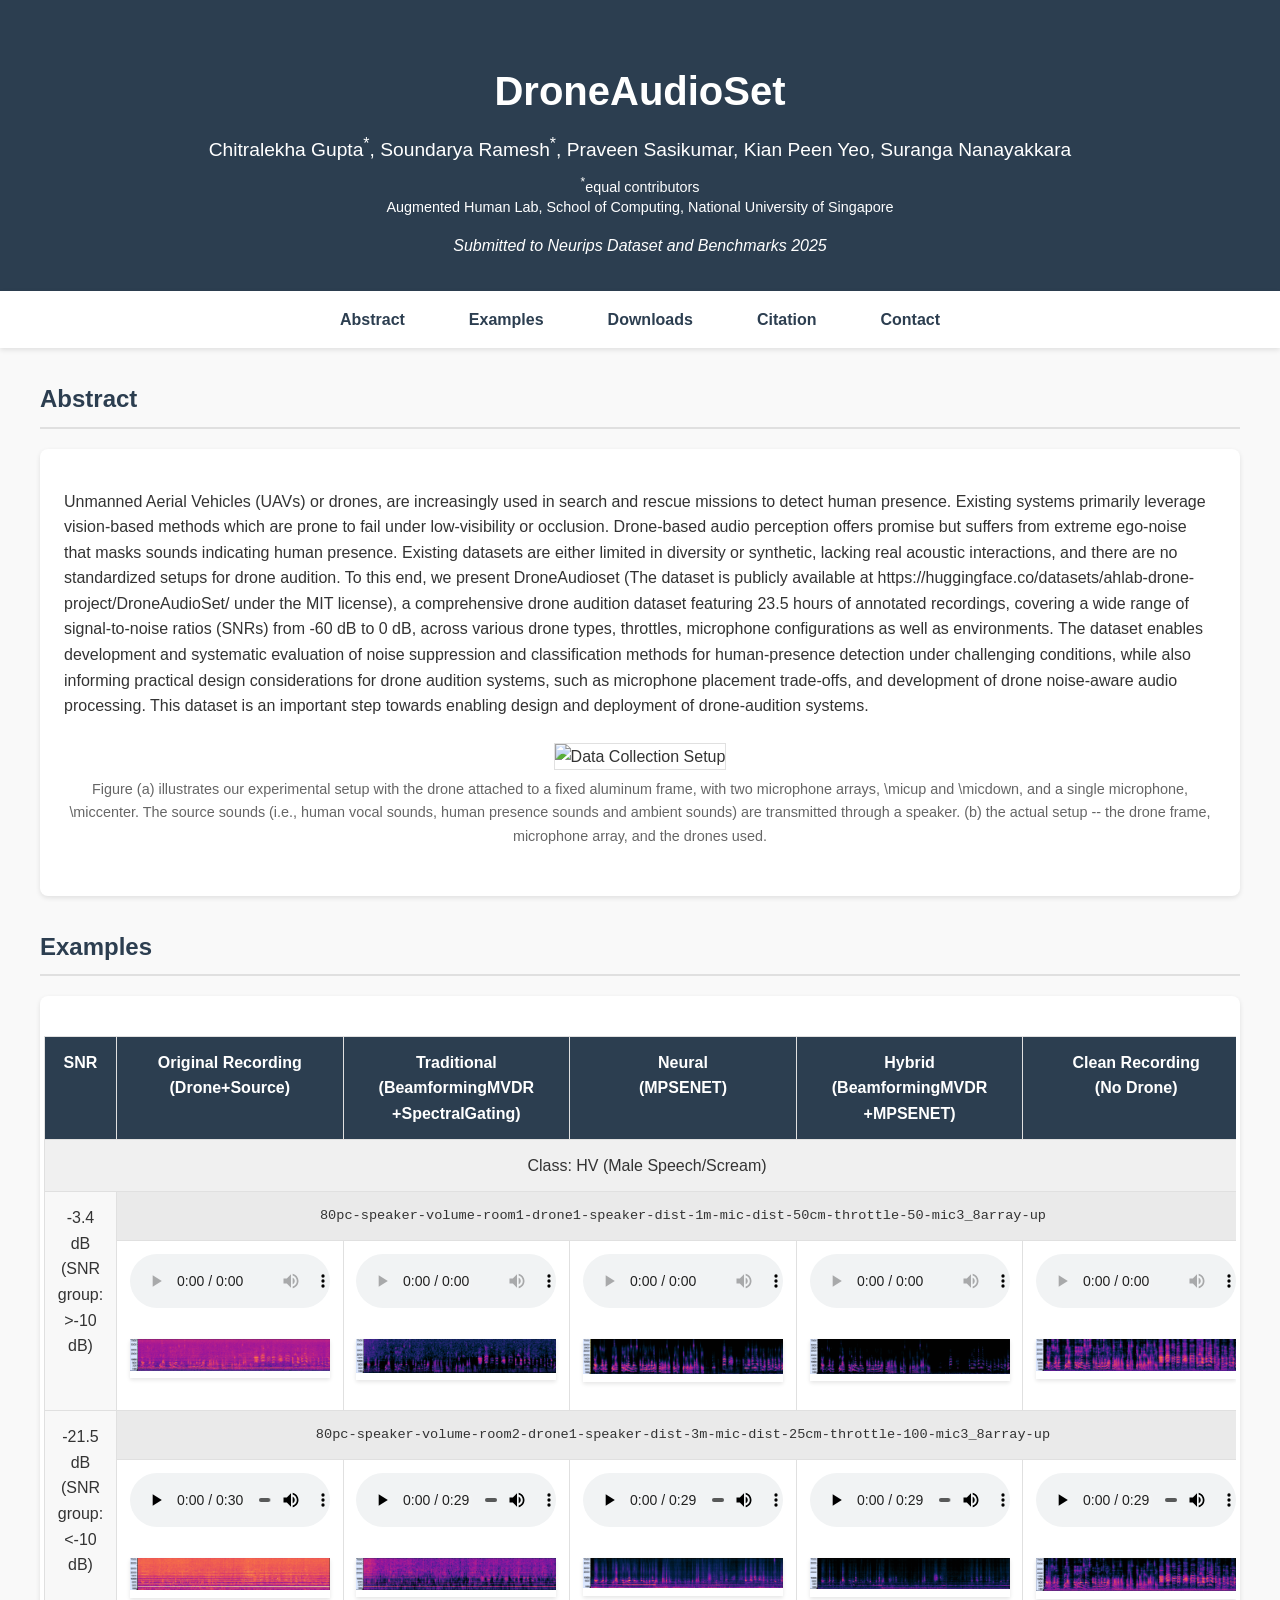
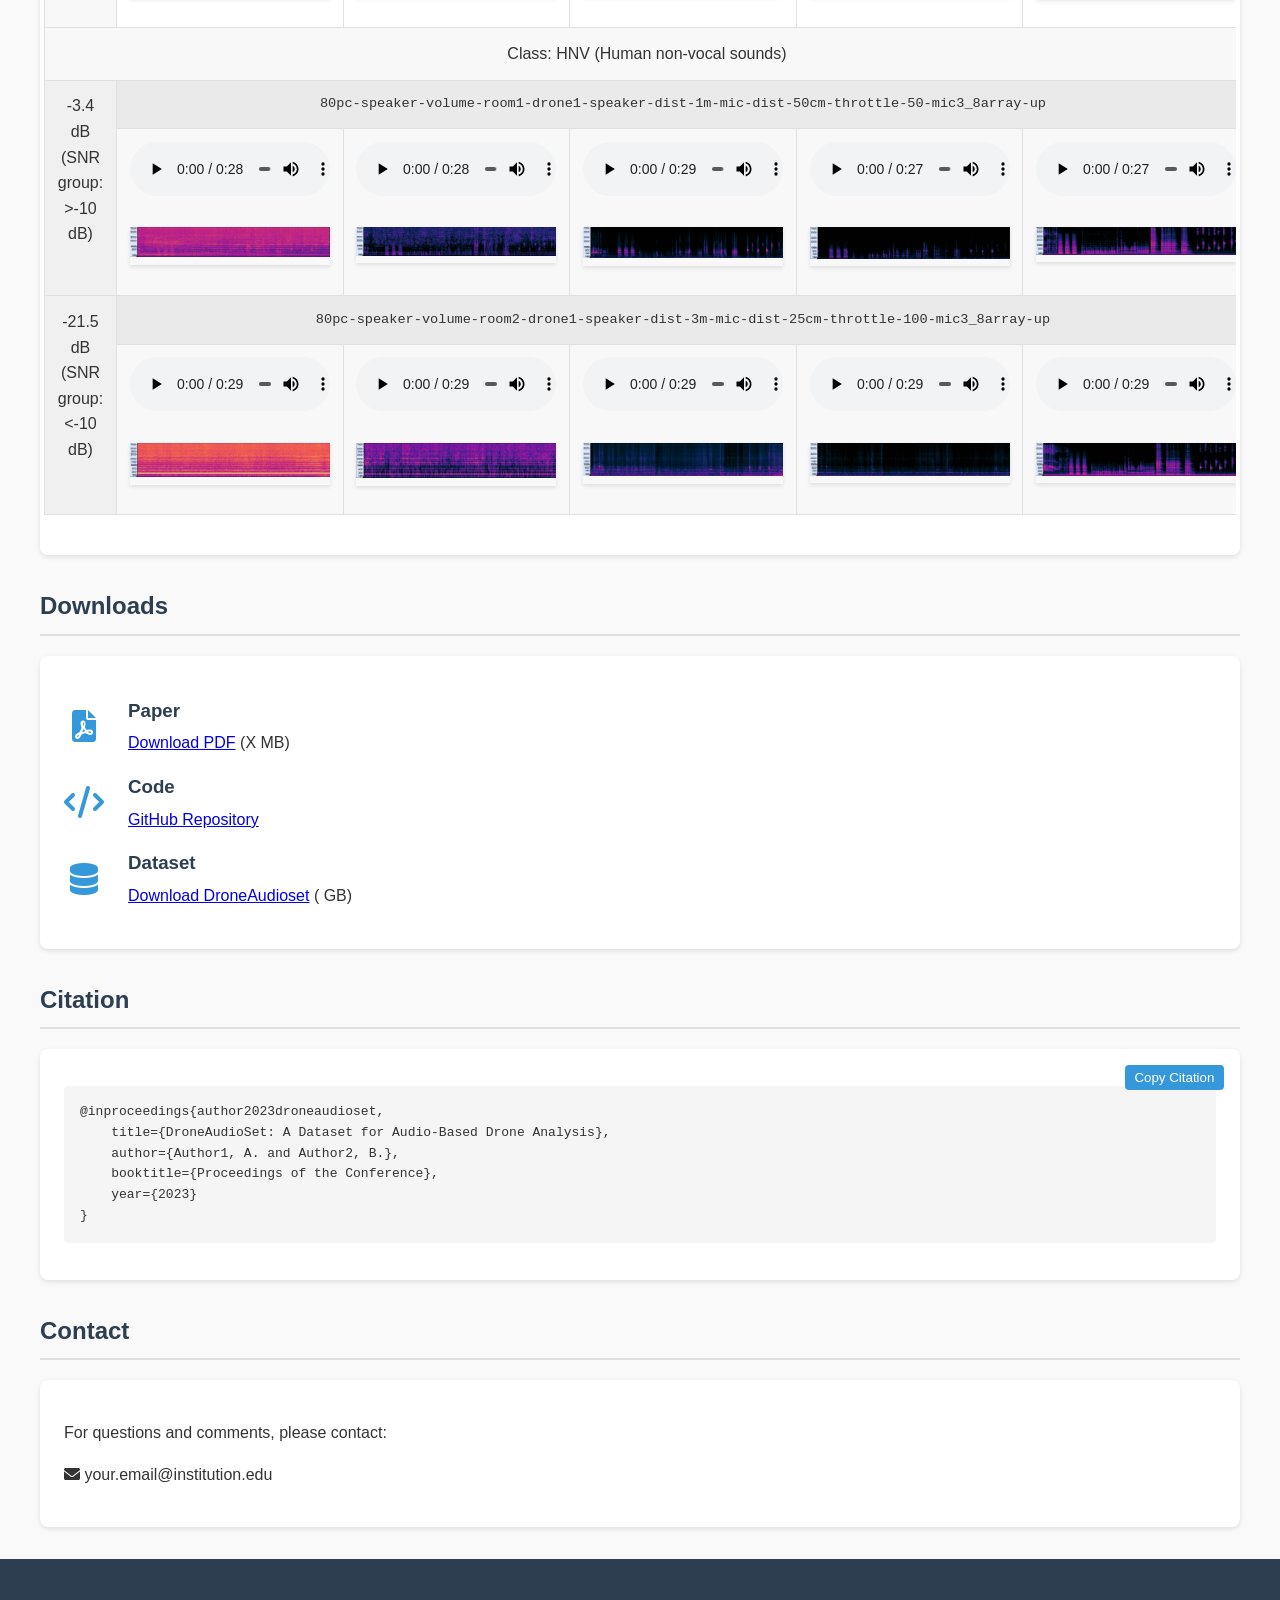
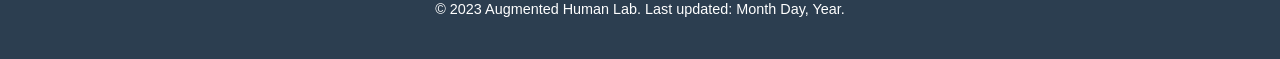
==== commit c0f9389a: "example 4" ====
--- a/docs/index.html
+++ b/docs/index.html
@@ -197,11 +197,11 @@
                         <thead>
                             <tr>
                                 <th>SNR</th>
-                                <th>Original Recording</th>
-                                <th>Traditional</th>
-                                <th>Neural</th>
-                                <th>Hybrid</th>
-                                <th>Clean Recording</th>
+                                <th>Original Recording<br>(Drone+Source)</th>
+                                <th>Traditional <br>(BeamformingMVDR<br>+SpectralGating)</th>
+                                <th>Neural <br>(MPSENET)</th>
+                                <th>Hybrid <br>(BeamformingMVDR<br>+MPSENET)</th>
+                                <th>Clean Recording<br>(No Drone)</th>
                             </tr>
                         </thead>
                         <tbody>
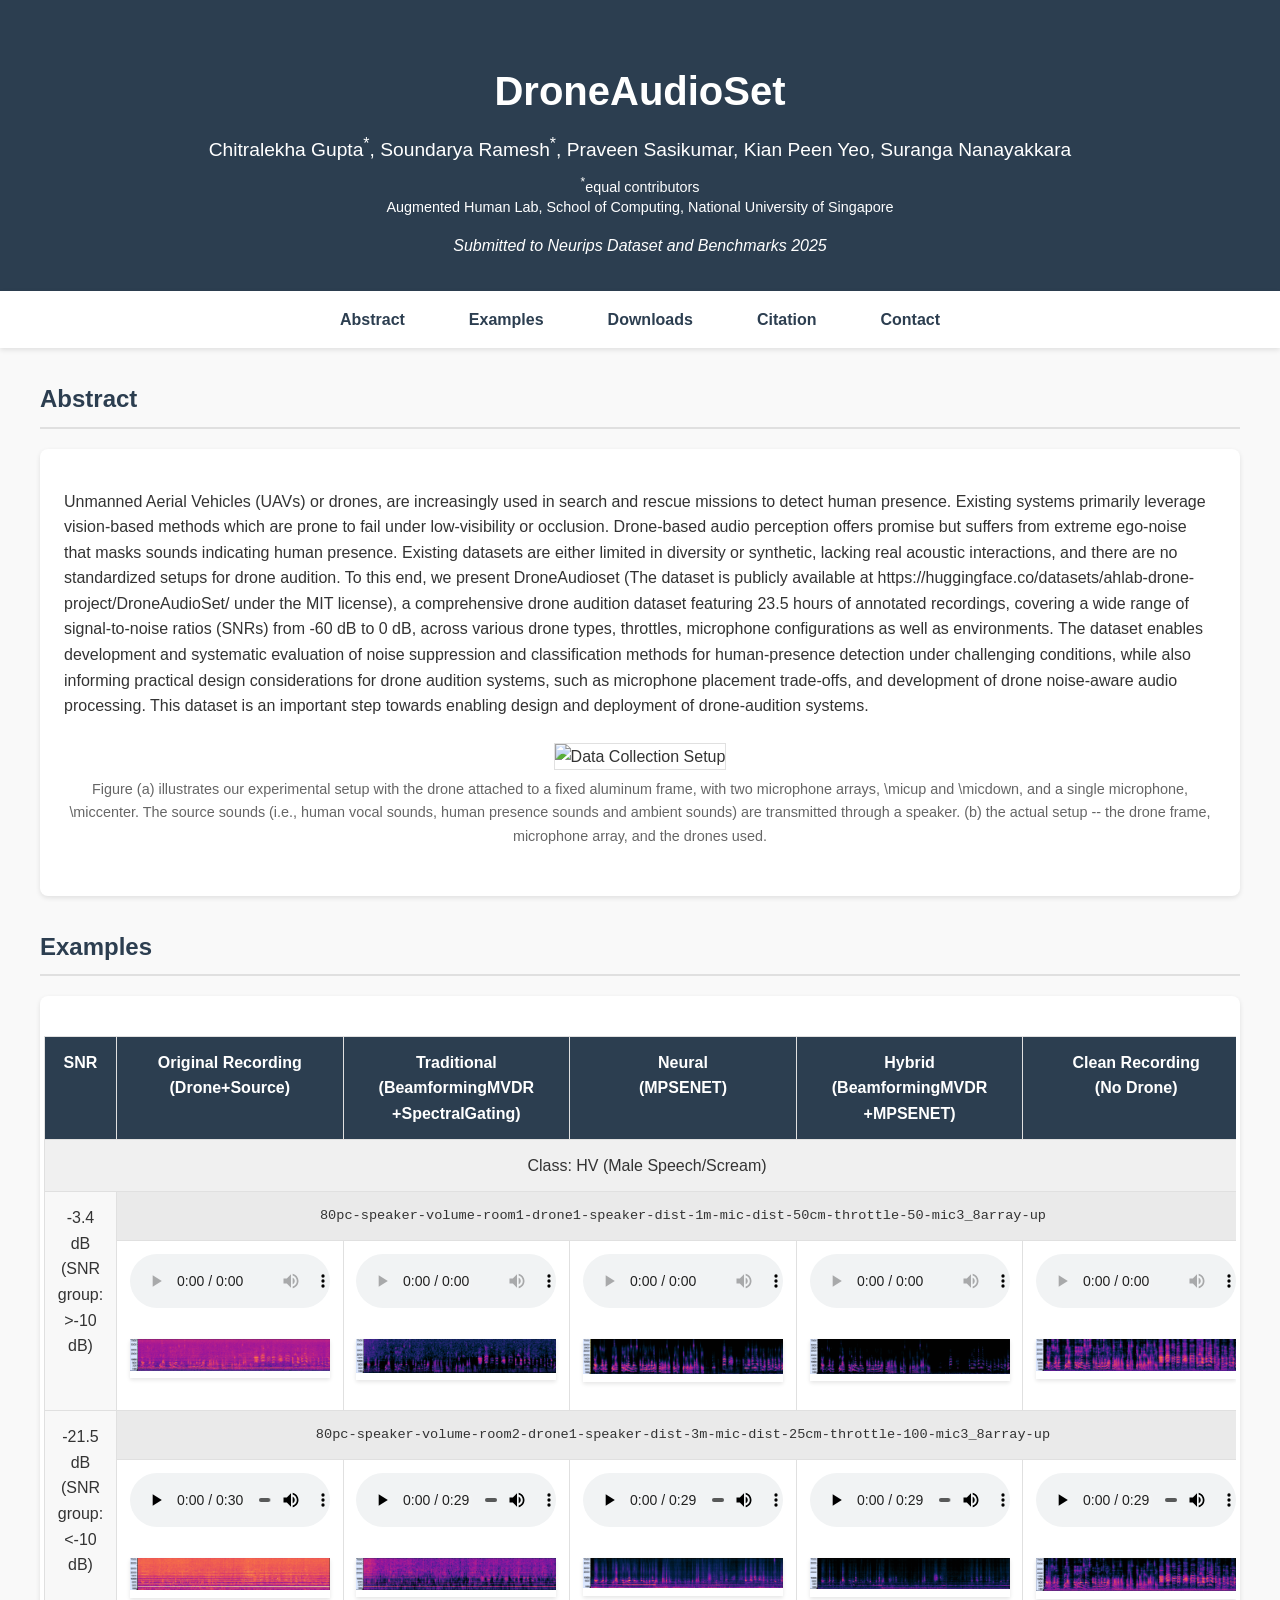
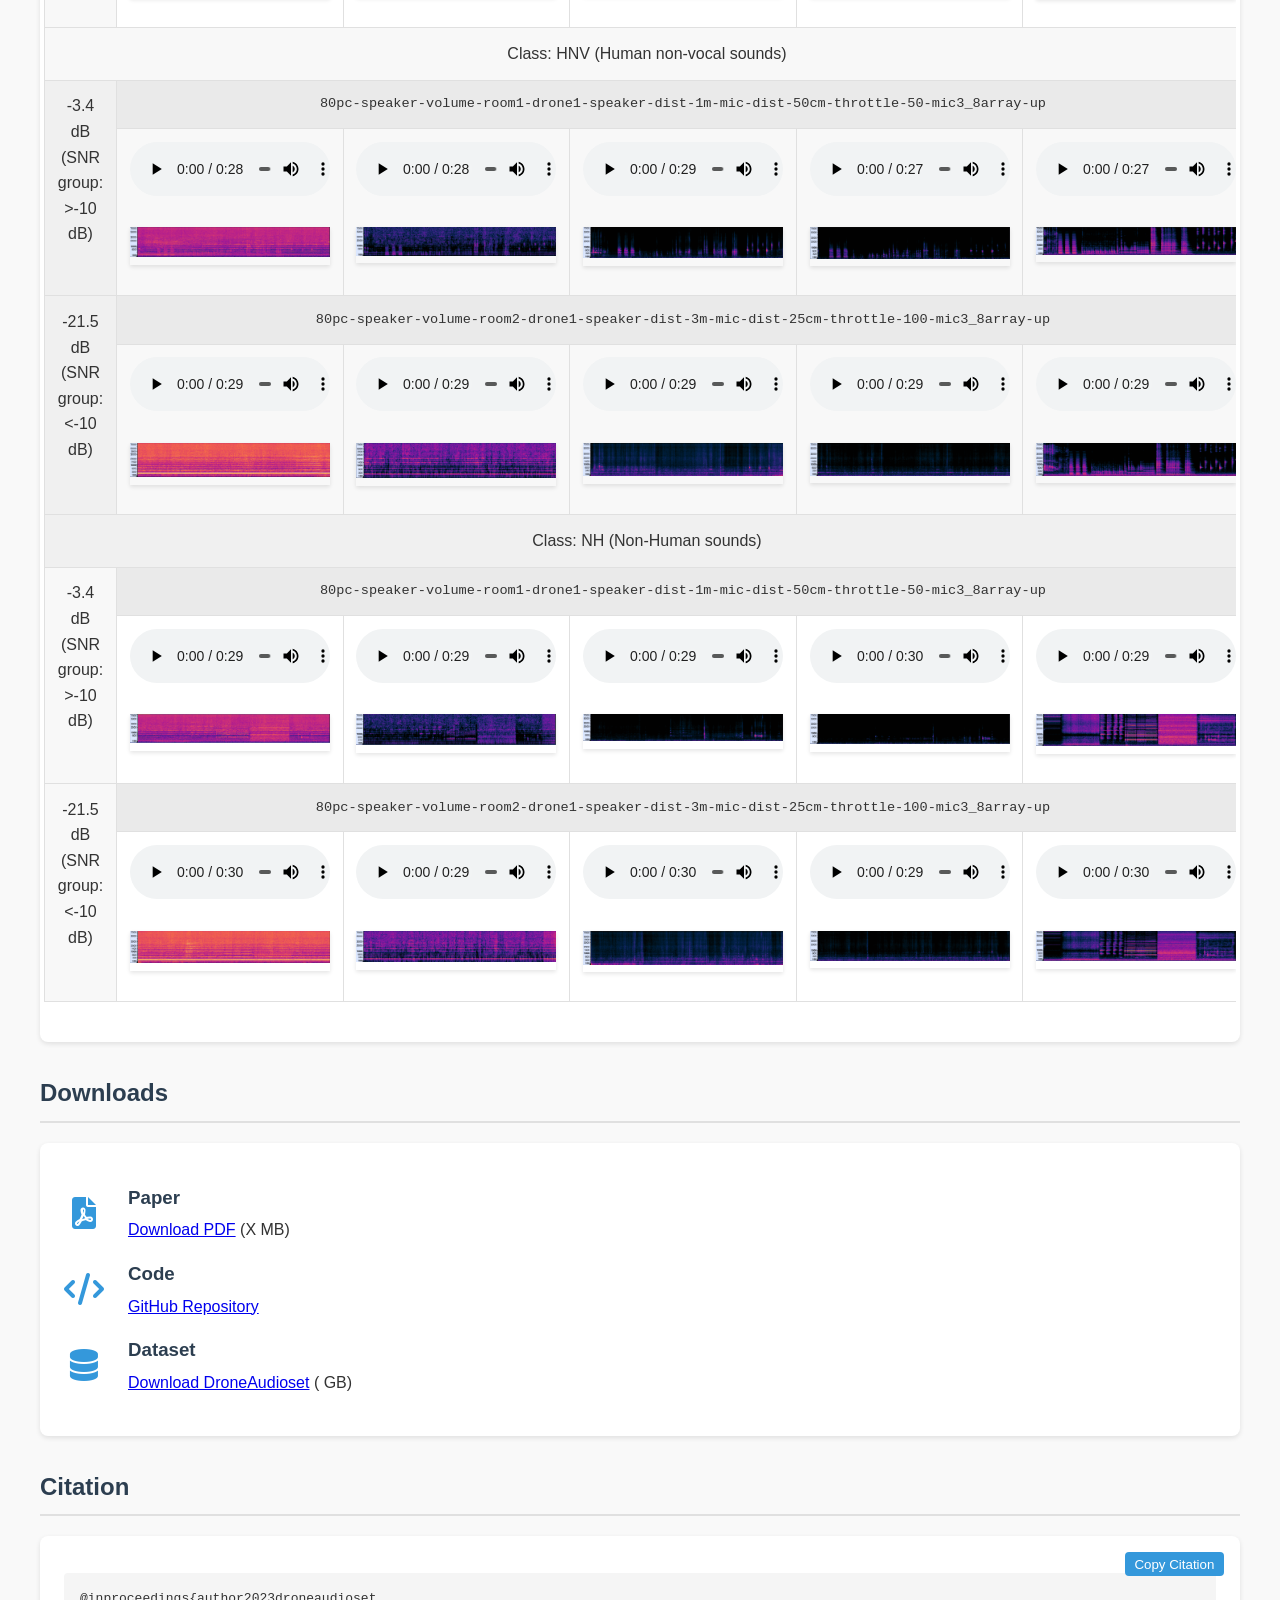
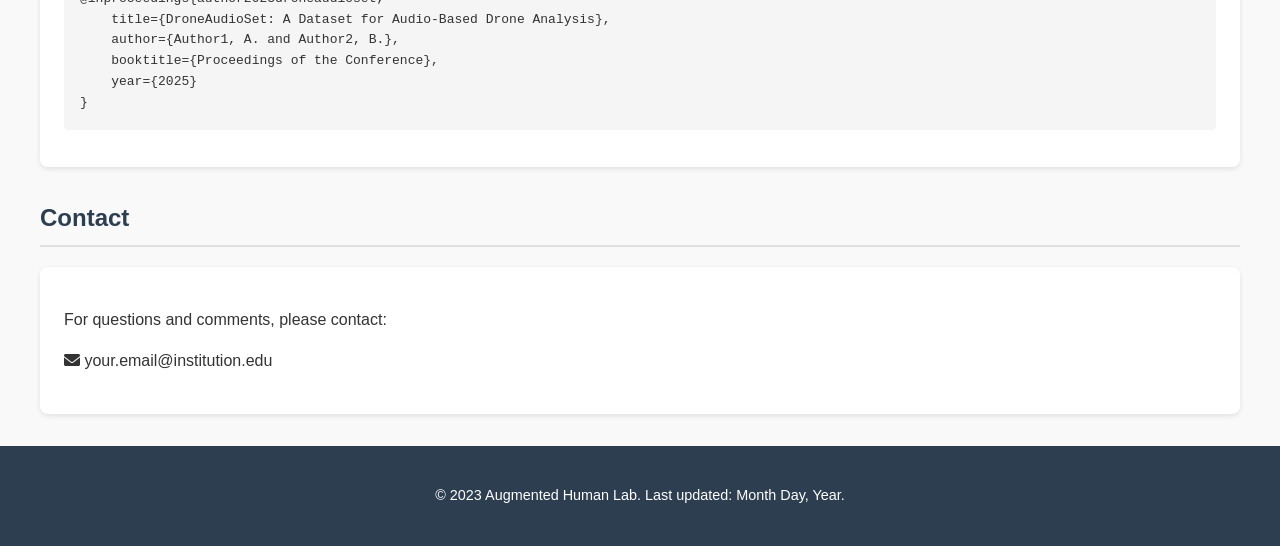
==== commit 7b2712ae: "examples 5 and 6" ====
--- a/docs/index.html
+++ b/docs/index.html
@@ -372,6 +372,90 @@
                                 </td>
                             </tr>
 
+                            <!-- Repeat for additional rows (change numbers) -->
+                             <tr class="settings-row">
+                                <td rowspan="1" colspan="6" >Class: NH (Non-Human sounds)</td>
+                            </tr>
+                            <!-- Example Row 5 -->
+                            <tr class="settings-row">
+                                <td rowspan="2">-3.4 dB <br>(SNR group: >-10 dB)</td>
+                                <td colspan="5" class="settings-cell">
+                                    80pc-speaker-volume-room1-drone1-speaker-dist-1m-mic-dist-50cm-throttle-50-mic3_8array-up
+                                </td>
+                            </tr>
+                            <tr>
+                                <td>
+                                    <audio controls data-channel="0">
+                                        <source src="audio/example5/mic3_8array-up-File1_original.wav" type="audio/wav">
+                                    </audio>
+                                    <div class="spectrogram"><img width="200px" src="specgram/example5/mic3_8array-up-File1_original.png"></div>
+                                </td>
+                                <td>
+                                    <audio controls data-channel="0">
+                                        <source src="audio/example5/mic3_8array-up-File1_trad.wav" type="audio/wav">
+                                    </audio>
+                                    <div class="spectrogram"><img width="200px" src="specgram/example5/mic3_8array-up-File1_trad.png"></div>
+                                </td>
+                                <td>
+                                    <audio controls data-channel="0">
+                                        <source src="audio/example5/mic3_8array-up-File1_neural.wav" type="audio/wav">
+                                    </audio>
+                                    <div class="spectrogram"><img width="200px" src="specgram/example5/mic3_8array-up-File1_neural.png"></div>
+                                </td>
+                                <td>
+                                    <audio controls data-channel="0">
+                                        <source src="audio/example5/mic3_8array-up-File1_hybrid.wav" type="audio/wav">
+                                    </audio>
+                                    <div class="spectrogram"><img width="200px" src="specgram/example5/mic3_8array-up-File1_hybrid.png"></div>
+                                </td>
+                                <td>
+                                    <audio controls data-channel="0">
+                                        <source src="audio/example5/mic3_8array-up-File1_clean.wav" type="audio/wav">
+                                    </audio>
+                                    <div class="spectrogram"><img width="200px" src="specgram/example5/mic3_8array-up-File1_clean.png"></div>
+                                </td>
+                            </tr>
+
+                            <!-- Example Row 6 -->
+                            <tr class="settings-row">
+                                <td rowspan="2">-21.5 dB <br>(SNR group: <-10 dB)</td>
+                                <td colspan="5" class="settings-cell">
+                                    80pc-speaker-volume-room2-drone1-speaker-dist-3m-mic-dist-25cm-throttle-100-mic3_8array-up
+                                </td>
+                            </tr>
+                            <tr>
+                                <td>
+                                    <audio controls data-channel="0">
+                                        <source src="audio/example6/mic3_8array-up-File1_original.wav" type="audio/wav">
+                                    </audio>
+                                    <div class="spectrogram"><img width="200px" src="specgram/example6/mic3_8array-up-File1_original.png"></div>
+                                </td>
+                                <td>
+                                    <audio controls data-channel="0">
+                                        <source src="audio/example6/mic3_8array-up-File1_trad.wav" type="audio/wav">
+                                    </audio>
+                                    <div class="spectrogram"><img width="200px" src="specgram/example6/mic3_8array-up-File1_trad.png"></div>
+                                </td>
+                                <td>
+                                    <audio controls data-channel="0">
+                                        <source src="audio/example6/mic3_8array-up-File1_neural.wav" type="audio/wav">
+                                    </audio>
+                                    <div class="spectrogram"><img width="200px" src="specgram/example6/mic3_8array-up-File1_neural.png"></div>
+                                </td>
+                                <td>
+                                    <audio controls data-channel="0">
+                                        <source src="audio/example6/mic3_8array-up-File1_hybrid.wav" type="audio/wav">
+                                    </audio>
+                                    <div class="spectrogram"><img width="200px" src="specgram/example6/mic3_8array-up-File1_hybrid.png"></div>
+                                </td>
+                                <td>
+                                    <audio controls data-channel="0">
+                                        <source src="audio/example6/mic3_8array-up-File1_clean.wav" type="audio/wav">
+                                    </audio>
+                                    <div class="spectrogram"><img width="200px" src="specgram/example6/mic3_8array-up-File1_clean.png"></div>
+                                </td>
+                            </tr>
+
                         </tbody>
                     </table>
                 </div>
@@ -413,7 +497,7 @@
     title={DroneAudioSet: A Dataset for Audio-Based Drone Analysis},
     author={Author1, A. and Author2, B.},
     booktitle={Proceedings of the Conference},
-    year={2023}
+    year={2025}
 }</pre>
                 <button onclick="copyCitation()">Copy Citation</button>
             </div>
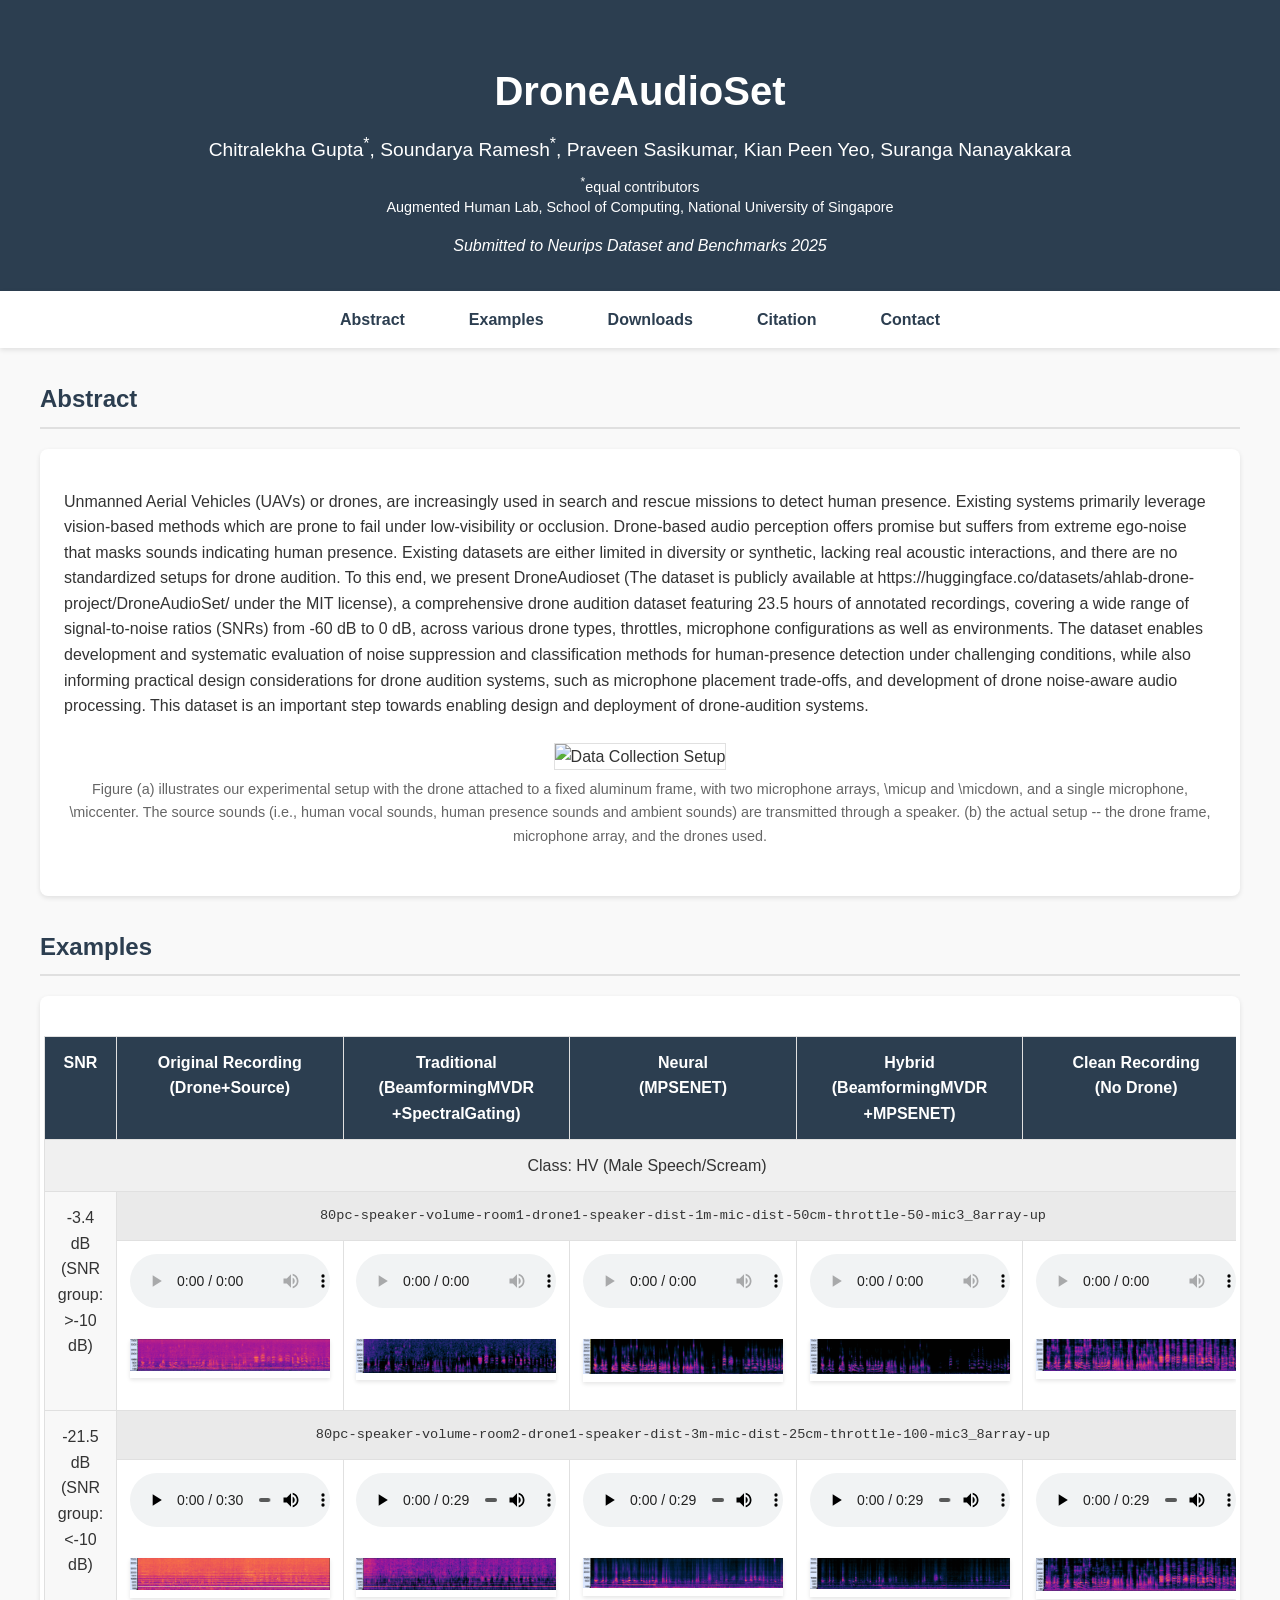
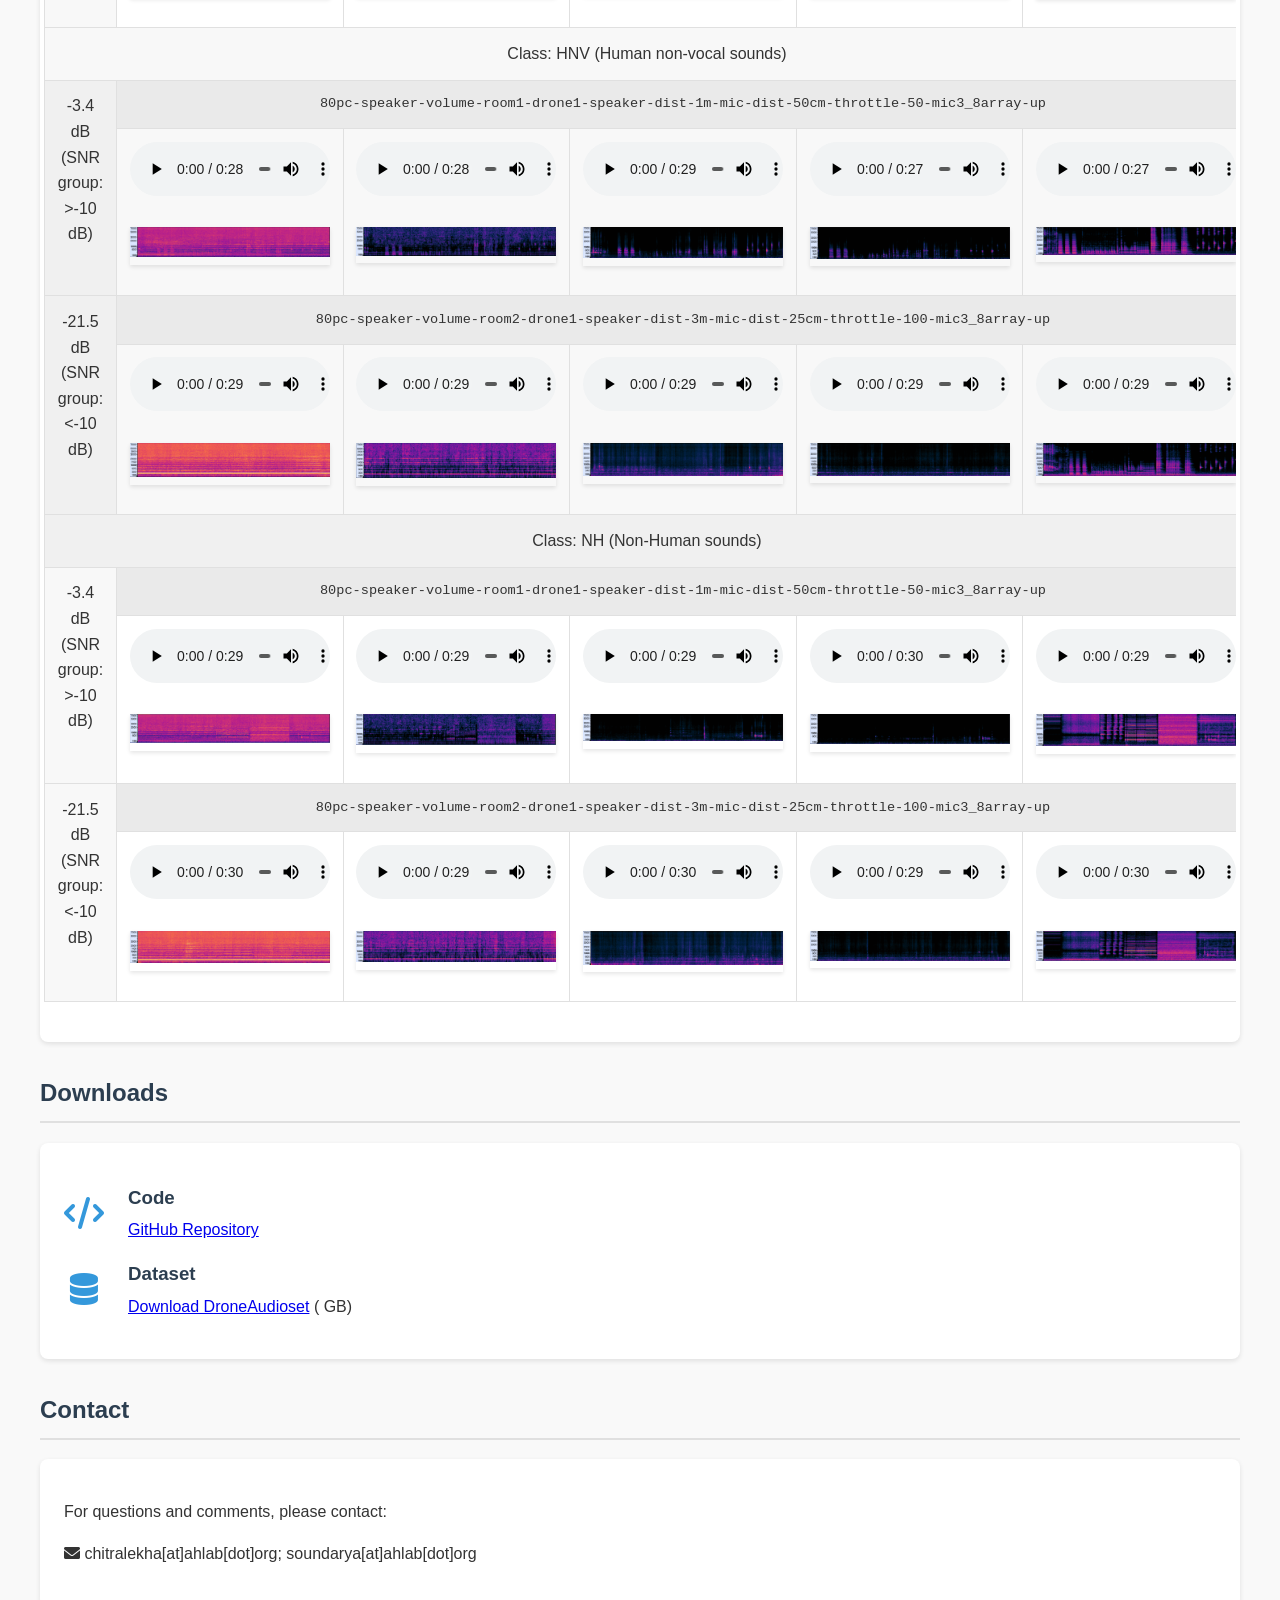
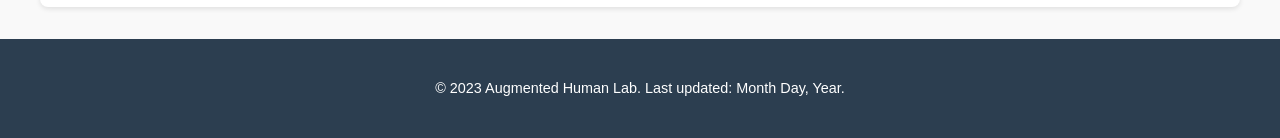
==== commit 6b3424e4: "final polishes" ====
--- a/docs/index.html
+++ b/docs/index.html
@@ -465,13 +465,13 @@
         <section id="downloads">
             <h2>Downloads</h2>
             <div class="content-box">
-                <div class="download-item">
+                <!-- <div class="download-item">
                     <i class="fas fa-file-pdf"></i>
                     <div>
                         <h3>Paper</h3>
                         <p><a href="#">Download PDF</a> (X MB)</p>
                     </div>
-                </div>
+                </div> -->
                 <div class="download-item">
                     <i class="fas fa-code"></i>
                     <div>
@@ -489,7 +489,7 @@
             </div>
         </section>
 
-        <section id="citation">
+        <!-- <section id="citation">
             <h2>Citation</h2>
             <div class="content-box citation-box">
                 <pre>
@@ -501,13 +501,13 @@
 }</pre>
                 <button onclick="copyCitation()">Copy Citation</button>
             </div>
-        </section>
+        </section> -->
 
         <section id="contact">
             <h2>Contact</h2>
             <div class="content-box">
                 <p>For questions and comments, please contact:</p>
-                <p><i class="fas fa-envelope"></i> your.email@institution.edu</p>
+                <p><i class="fas fa-envelope"></i> chitralekha[at]ahlab[dot]org; soundarya[at]ahlab[dot]org</p>
             </div>
         </section>
     </main>
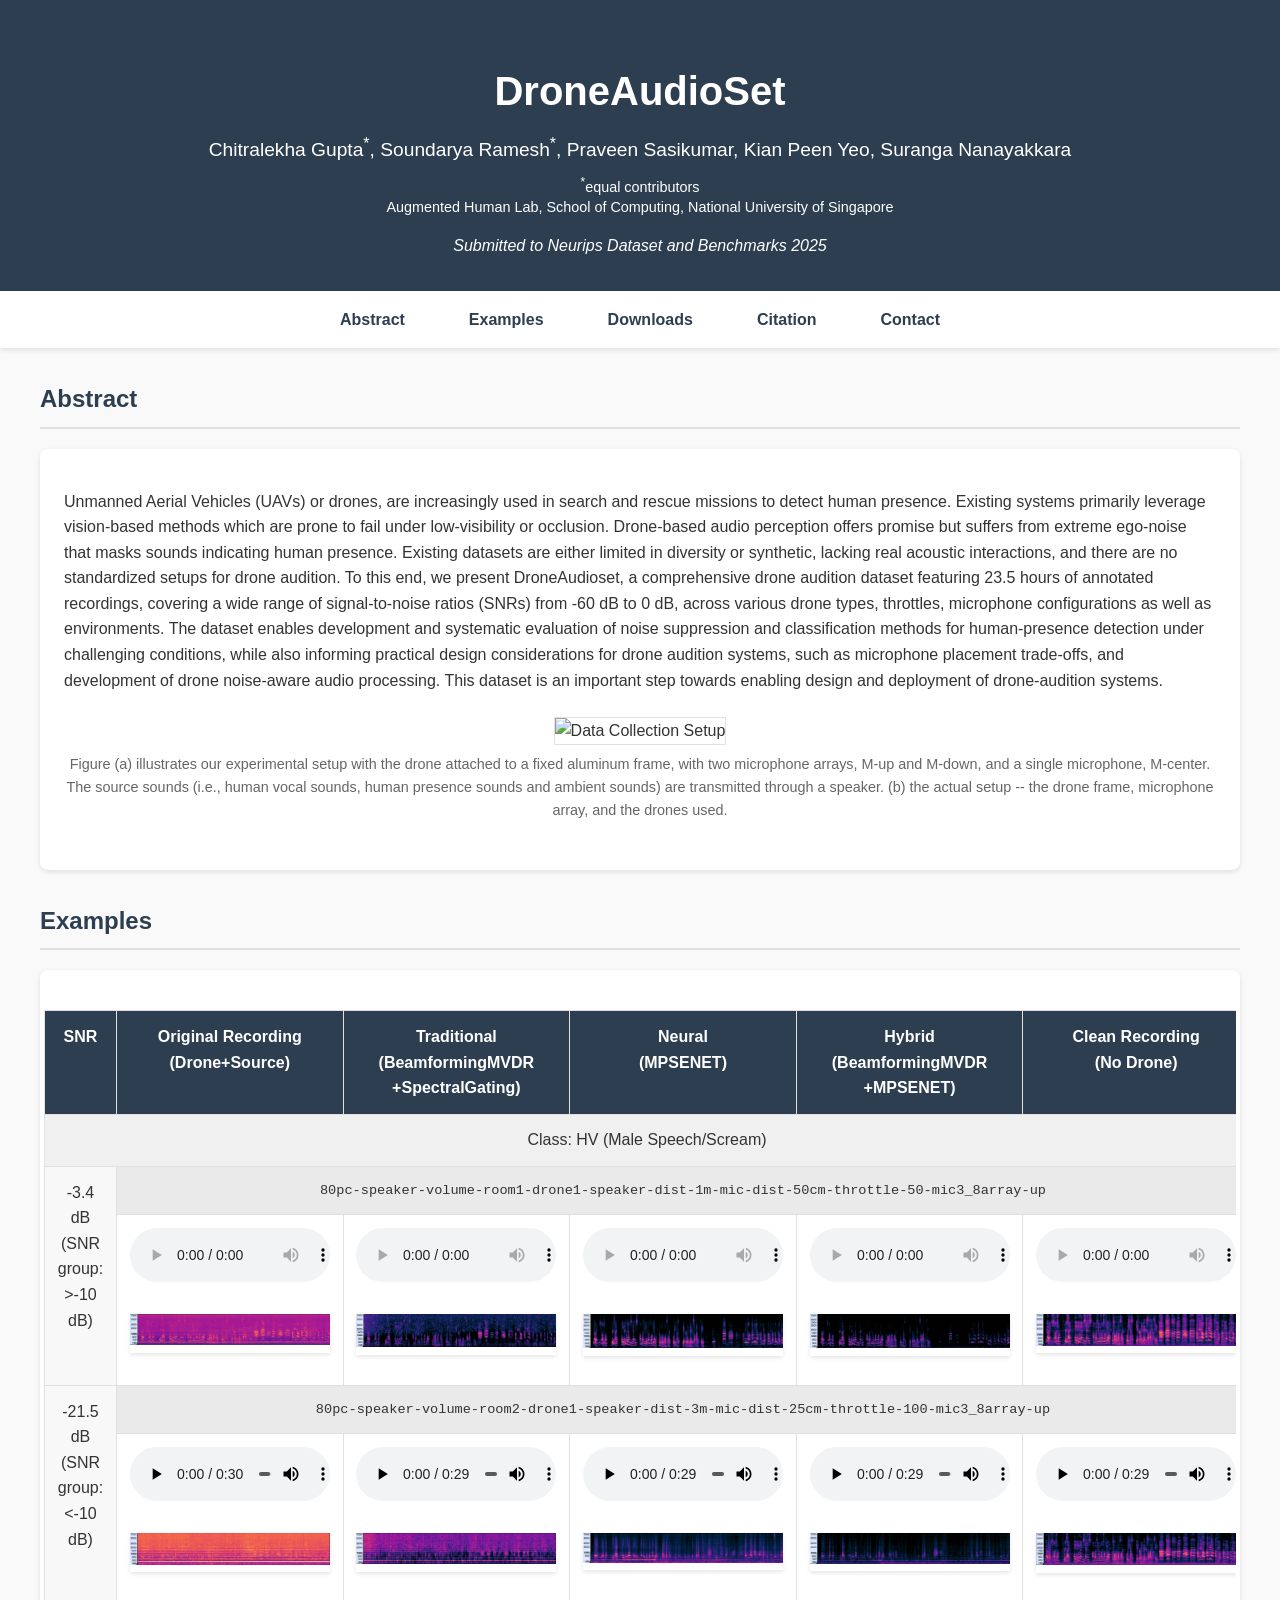
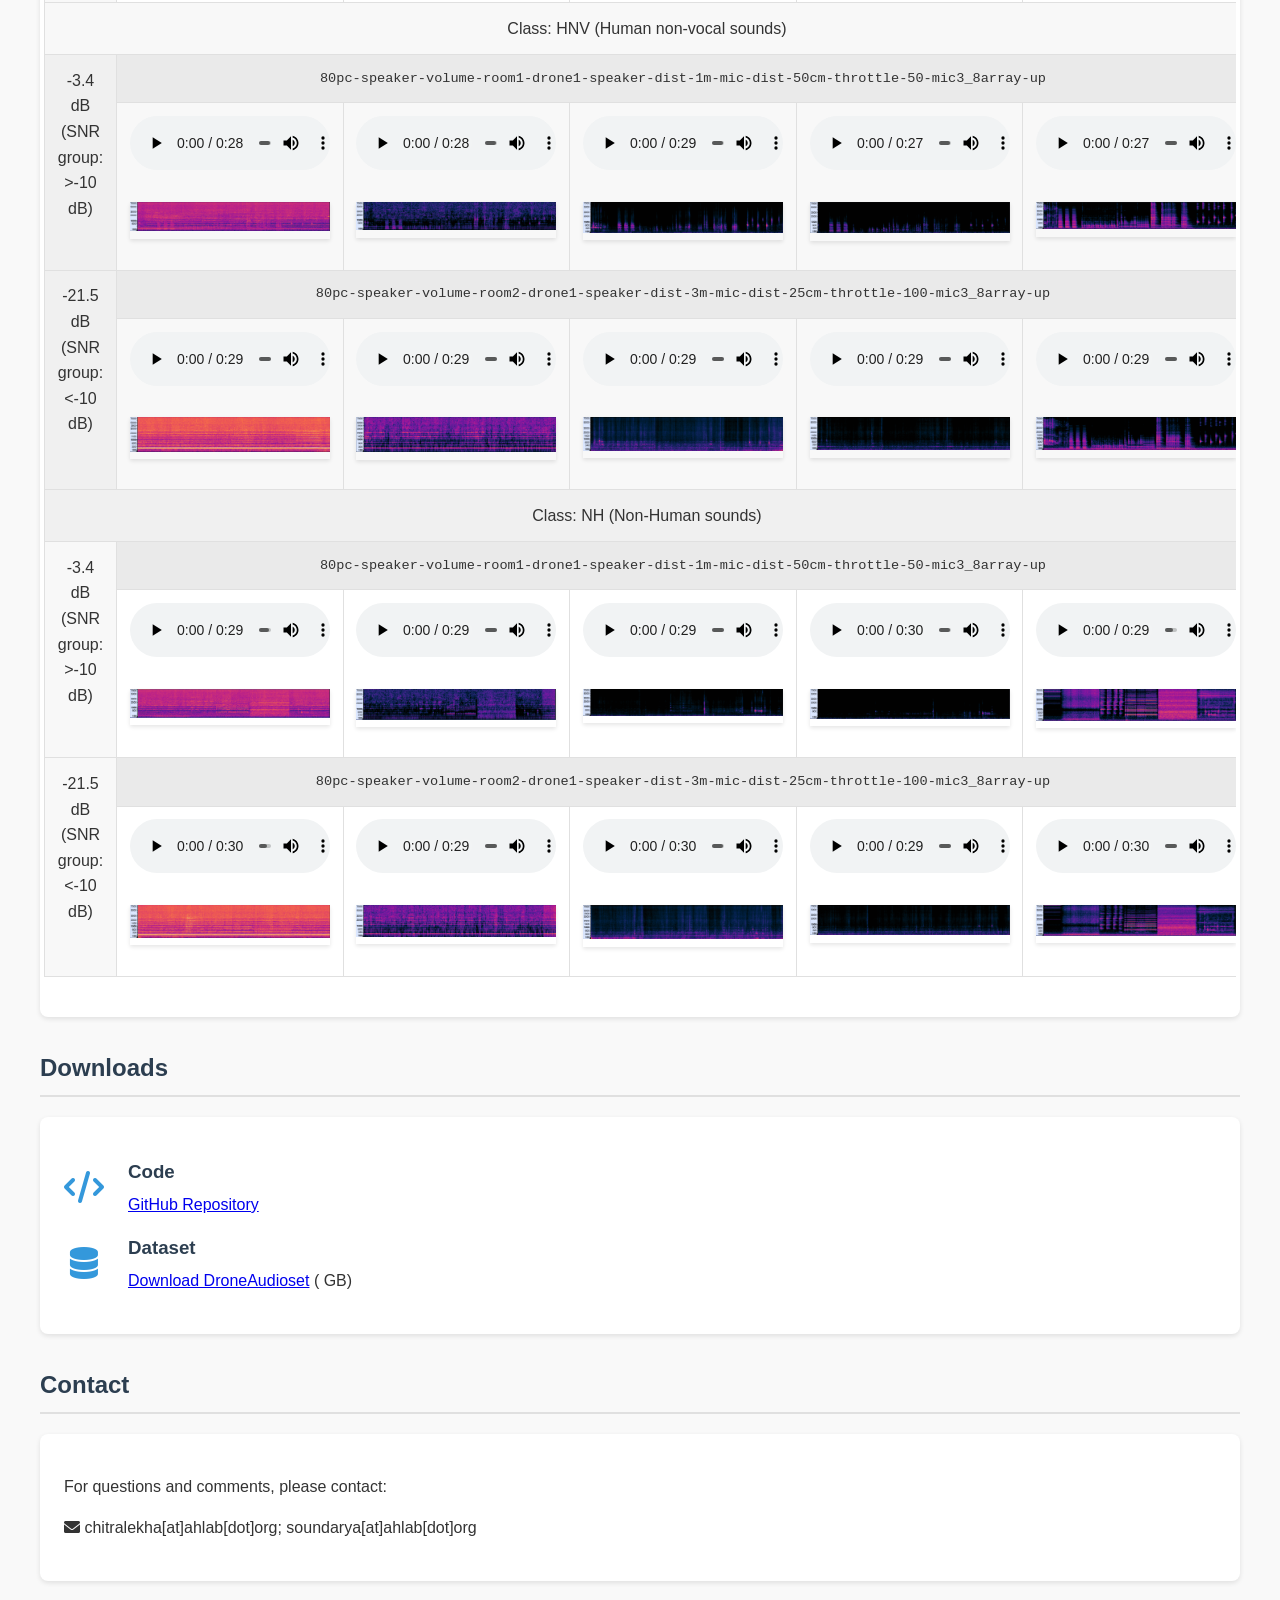
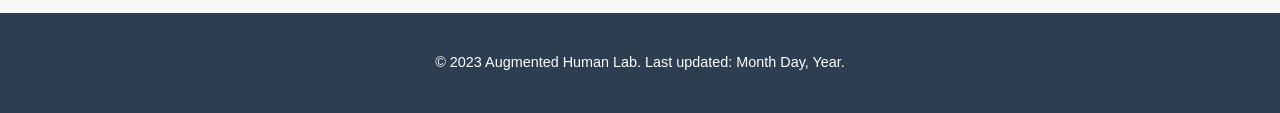
==== commit e3cc3579: "minor fixes" ====
--- a/docs/index.html
+++ b/docs/index.html
@@ -4,16 +4,6 @@
     <meta charset="UTF-8">
     <meta name="viewport" content="width=device-width, initial-scale=1.0">
     <title>DroneAudioSet - Augmented Human Lab</title>
-    
-    <!-- Keep only UMD versions -->
-    <!-- <script src="https://unpkg.com/wavesurfer.js@4.6.0/dist/wavesurfer.min.js"></script>
-    <script src="https://unpkg.com/wavesurfer.js@4.6.0/dist/plugin/wavesurfer.spectrogram.min.js"></script> -->
-     <!-- <script src="https://unpkg.com/wavesurfer.js@7.9.5/dist/wavesurfer.min.js"></script>
-     <script src="https://unpkg.com/wavesurfer.js@7.9.5/dist/plugins/spectrogram.min.js"></script> -->
-     <!-- <script src="https://unpkg.com/wavesurfer.js@7.9.5/dist/plugins/spectrogram.min.js"></script> -->
-    <!-- <script src="https://unpkg.com/wavesurfer.js@6/dist/wavesurfer.js"></script>
-    <script src="https://unpkg.com/wavesurfer.js@6/dist/plugin/wavesurfer.spectrogram.js"></script> -->
-     
     
      <!-- Then load other resources -->
     <link rel="stylesheet" href="style.css">
@@ -60,118 +50,7 @@
         }
     
     </script>
-<!-- 
-    <script>
-    document.addEventListener('DOMContentLoaded', async () => {
-    // Check if WaveSurfer is loaded
-    if (typeof WaveSurfer === 'undefined') {
-        console.error('WaveSurfer is not loaded');
-        return;
-    }
-    
-
-    
-
-    // Initialize all spectrogram containers
-    const containers = document.querySelectorAll('.spectrogram-container');
-    
-    containers.forEach(async (container, index) => {
-        const audioSrc = container.getAttribute('data-audio-src');
-        
-        try {
-            // console.log('WaveSurfer:', WaveSurfer); // Check if it's loaded
-            // console.log('container:', container); // Check if it's loaded
-            // console.log('audioSrc:', audioSrc); // Check if it's loaded
-            
-            
-            // Create WaveSurfer instance
-            const wavesurfer = WaveSurfer.create({
-                container: container,
-                // waveColor: 'rgb(200, 0, 200)',
-                // progressColor: 'rgb(100, 0, 100)',
-                cursorWidth: 0,
-                height: 0,
-                // responsive: true,
-                fillParent: true,
-                interact: true,
-                plugins: [
-                    WaveSurfer.spectrogram.create({
-                        container: container,
-                        labels: true,
-                        height: 200,
-                        // splitChannels: [
-                        //         {
-                        //             progressColor: 'green',
-                        //             waveColor: 'pink'
-                        //         },
-                        //         {
-                        //             progressColor: 'orange',
-                        //             waveColor: 'purple',
-                        //             height: '0'
-                        //         },
-                        //         {
-                        //             progressColor: 'orange',
-                        //             waveColor: 'purple',
-                        //             height: '0'
-                        //         },
-                        //         {
-                        //             progressColor: 'orange',
-                        //             waveColor: 'purple',
-                        //             height: '0'
-                        //         },
-                        //         {
-                        //             progressColor: 'orange',
-                        //             waveColor: 'purple',
-                        //             height: '0'
-                        //         },
-                        //         {
-                        //             progressColor: 'orange',
-                        //             waveColor: 'purple',
-                        //             height: '0'
-                        //         },
-                        //         {
-                        //             progressColor: 'orange',
-                        //             waveColor: 'purple',
-                        //             height: '0'
-                        //         },
-                        //         {
-                        //             progressColor: 'orange',
-                        //             waveColor: 'purple',
-                        //             height: '0'
-                        //         },
-                        //     ],
-                        
-                        scale: 'mel',
-                        frequencyMax: 8000,
-                        frequencyMin: 0,
-                        // noverlap: 4,
-                        // windowFunc: 'hann',
-                        fftSamples: 1024,
-                        // labelsBackground: 'rgba(0, 0, 0, 0.1)'
-                        // colorMap: generateColorMap()
-                    })
-                ]
-            });
-            
-            
-
-            // Load the audio file
-            wavesurfer.load(audioSrc);
-            
-            // Error handling
-            wavesurfer.on('error', (error) => {
-                console.error('Error loading audio:', error);
-                container.innerHTML = '<p class="error">Failed to load spectrogram</p>';
-            });
-            
-        } catch (error) {
-            console.error('Error initializing wavesurfer:', error);
-            container.innerHTML = '<p class="error">Spectrogram unavailable</p>';
-        }
-    });
-    
-});
-</script> -->
+
 
     <main>
         <section id="abstract">
@@ -180,11 +59,11 @@
                 <p>
                     Unmanned Aerial Vehicles (UAVs) or drones, are increasingly used in search and rescue missions to detect human presence. Existing systems primarily leverage vision-based methods which are prone to fail under low-visibility or occlusion. Drone-based audio perception offers promise but suffers from extreme ego-noise that masks sounds indicating human presence.  
 Existing datasets are either limited in diversity or synthetic, lacking real acoustic interactions, and there are no standardized setups for drone audition. 
-To this end, we present DroneAudioset (The dataset is publicly available at https://huggingface.co/datasets/ahlab-drone-project/DroneAudioSet/ under the MIT license), a comprehensive drone audition dataset featuring 23.5 hours of annotated recordings, covering a wide range of signal-to-noise ratios (SNRs) from -60 dB to 0 dB, across various drone types, throttles, microphone configurations as well as environments. The dataset enables development and systematic evaluation of noise suppression and classification methods for human-presence detection under challenging conditions, while also informing practical design considerations for drone audition systems, such as microphone placement trade-offs, and development of drone noise-aware audio processing. This dataset is an important step towards enabling design and deployment of drone-audition systems.
+To this end, we present DroneAudioset, a comprehensive drone audition dataset featuring 23.5 hours of annotated recordings, covering a wide range of signal-to-noise ratios (SNRs) from -60 dB to 0 dB, across various drone types, throttles, microphone configurations as well as environments. The dataset enables development and systematic evaluation of noise suppression and classification methods for human-presence detection under challenging conditions, while also informing practical design considerations for drone audition systems, such as microphone placement trade-offs, and development of drone noise-aware audio processing. This dataset is an important step towards enabling design and deployment of drone-audition systems.
                 </p>
                 <div class="teaser-image">
                     <img src="images/data-collection-setup-v2.png" alt="Data Collection Setup">
-                    <p class="caption">Figure (a) illustrates our experimental setup with the drone attached to a fixed aluminum frame, with two microphone arrays, \micup and \micdown, and a single microphone, \miccenter. The source sounds (i.e., human vocal sounds, human presence sounds and ambient sounds) are transmitted through a speaker. (b) the actual setup -- the drone frame, microphone array, and the drones used.</p>
+                    <p class="caption">Figure (a) illustrates our experimental setup with the drone attached to a fixed aluminum frame, with two microphone arrays, M-up and M-down, and a single microphone, M-center. The source sounds (i.e., human vocal sounds, human presence sounds and ambient sounds) are transmitted through a speaker. (b) the actual setup -- the drone frame, microphone array, and the drones used.</p>
                 </div>
             </div>
         </section>
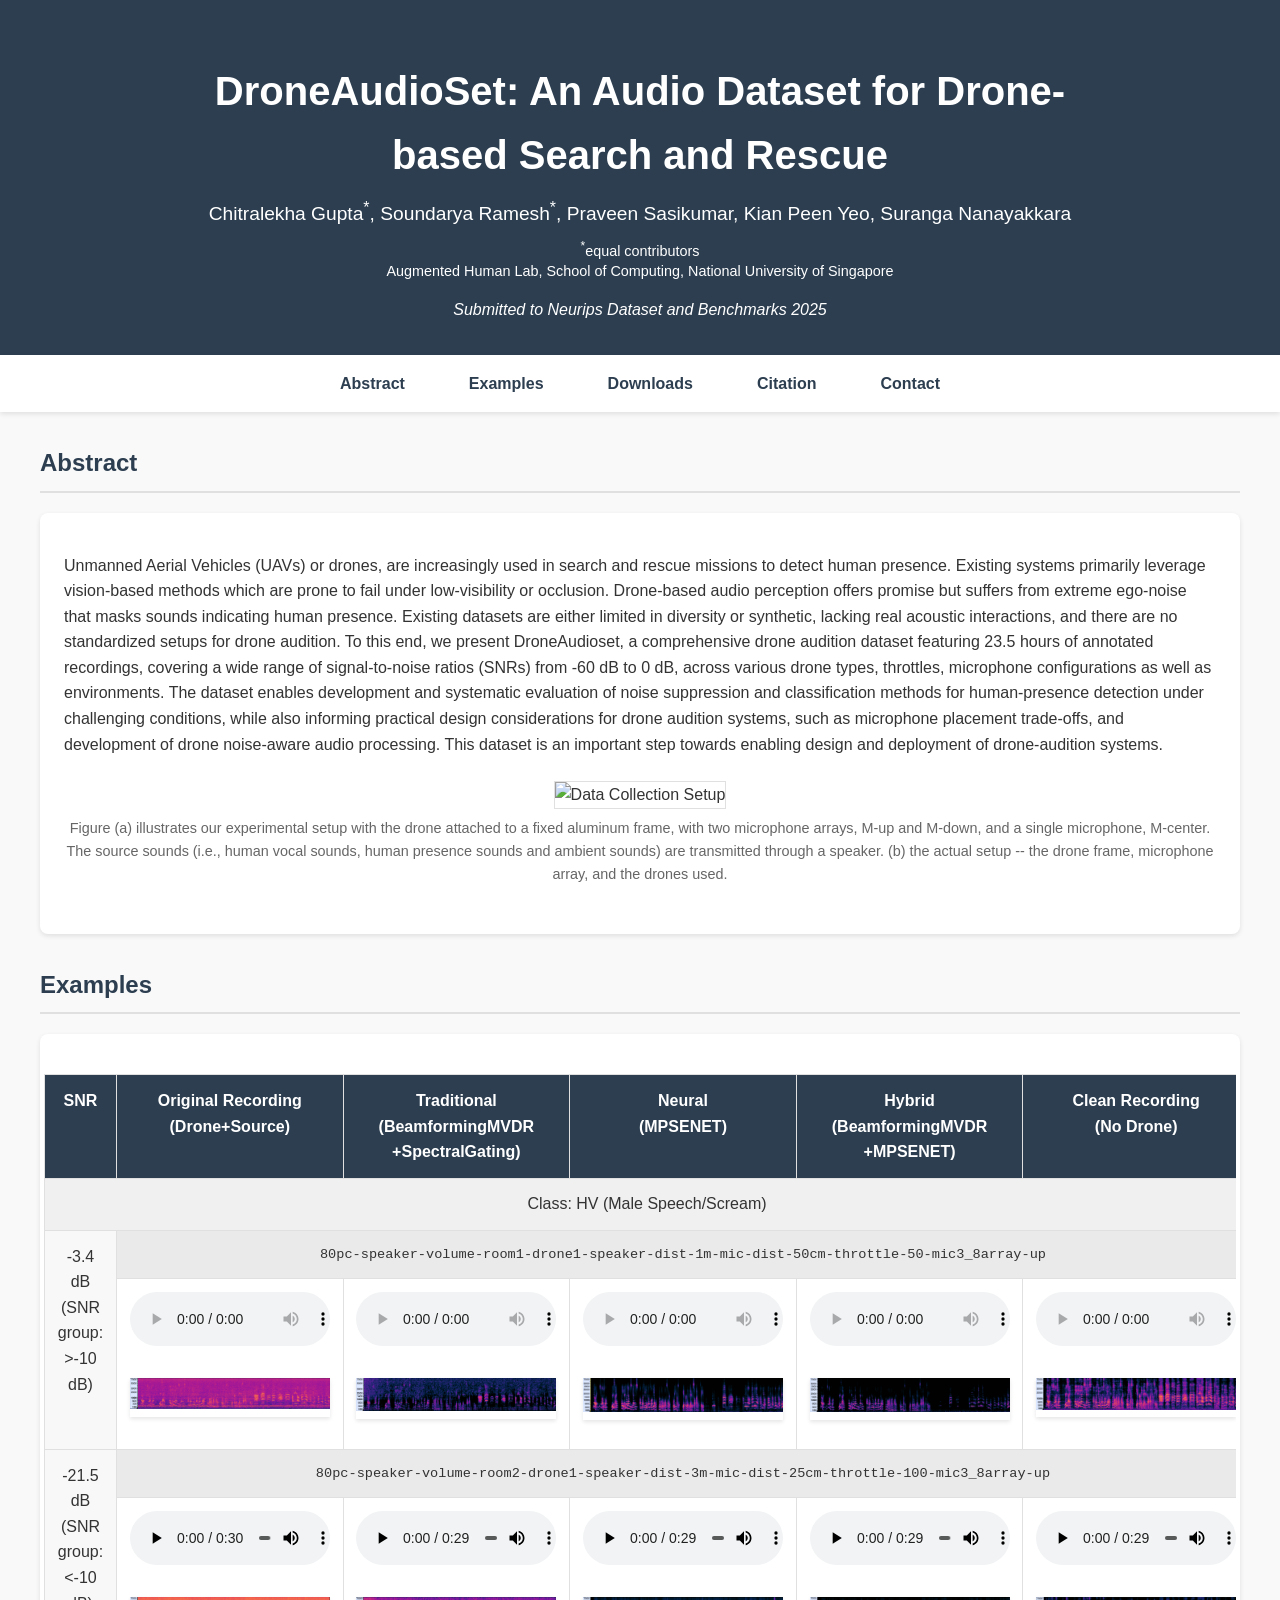
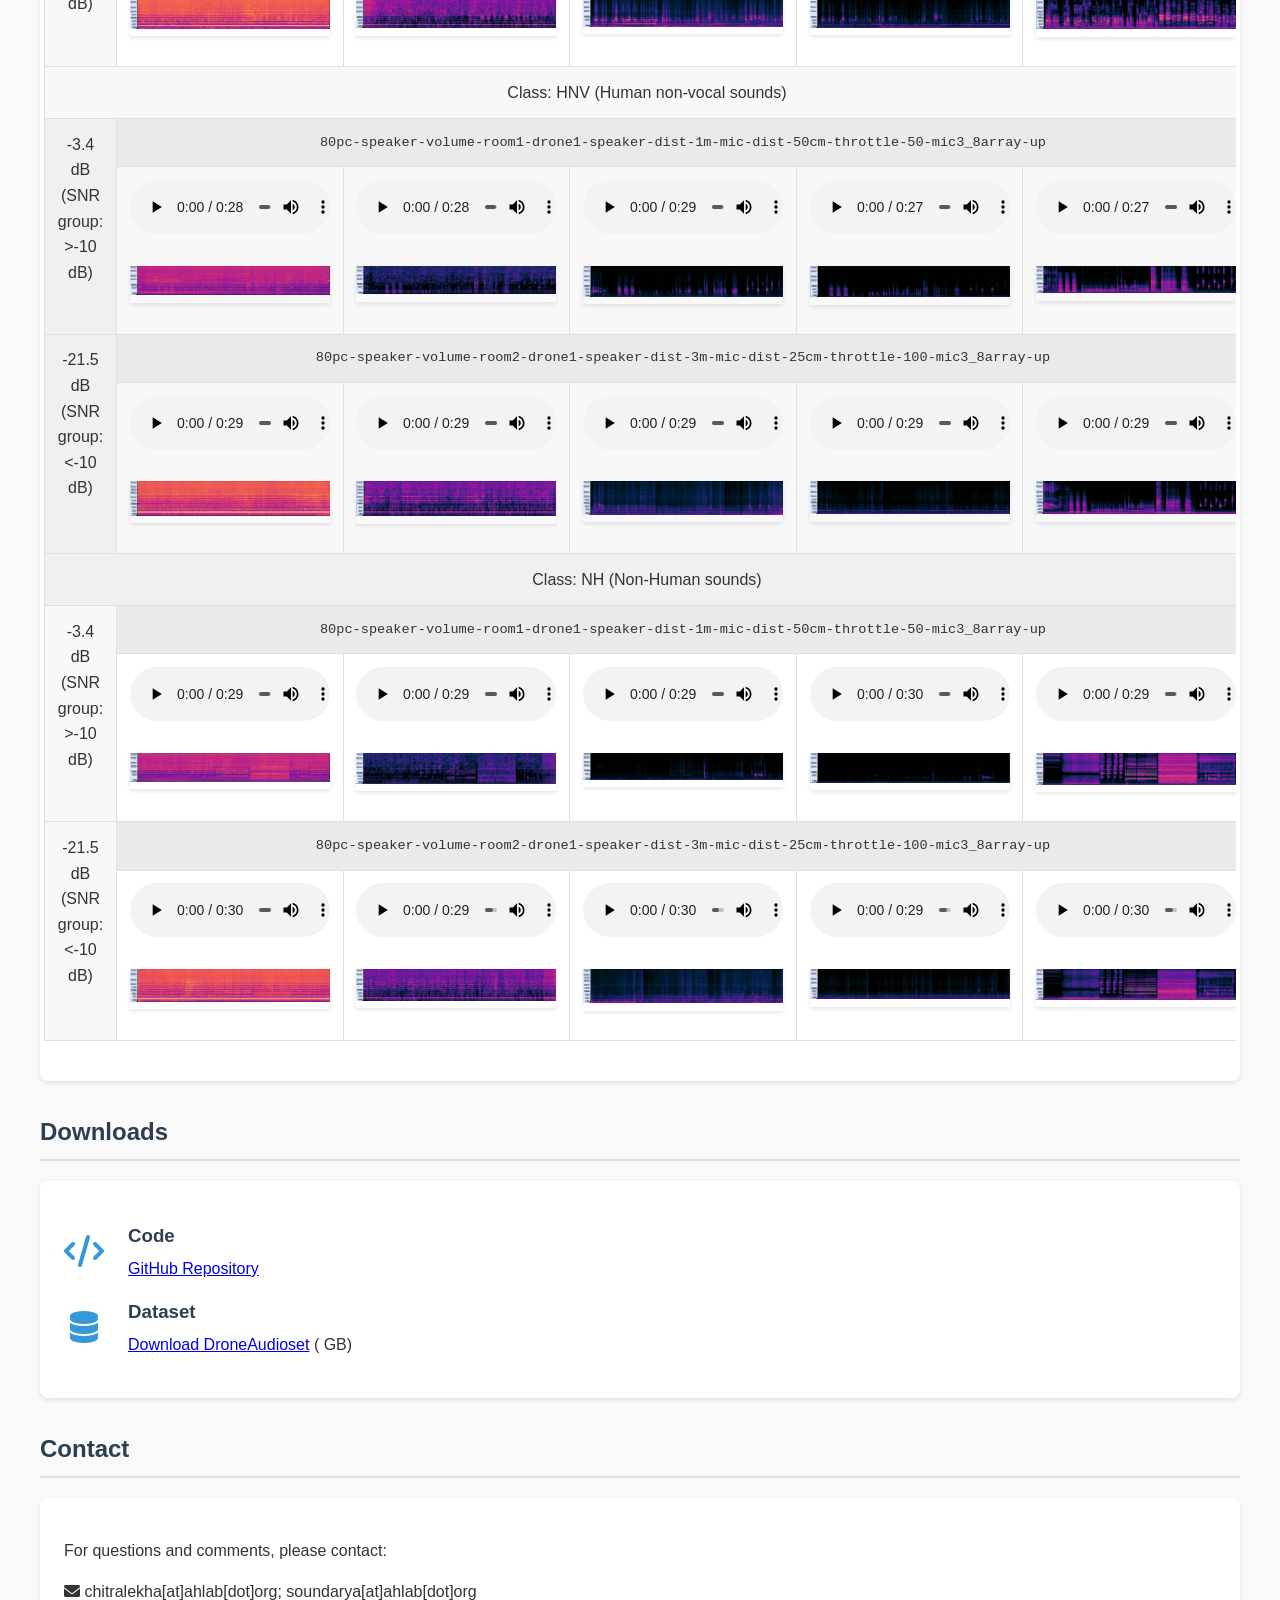
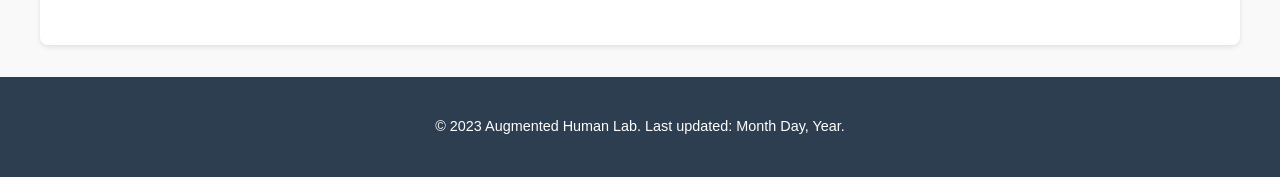
==== commit 0ed6676a: "minor fix" ====
--- a/docs/index.html
+++ b/docs/index.html
@@ -14,7 +14,7 @@
 <body>
     <header>
         <div class="header-content">
-            <h1>DroneAudioSet</h1>
+            <h1>DroneAudioSet: An Audio Dataset for Drone-based Search and Rescue</h1>
             <div class="authors">
                 <span>Chitralekha Gupta<sup>*</sup>, Soundarya Ramesh<sup>*</sup></span>,
                 <span>Praveen Sasikumar, Kian Peen Yeo, Suranga Nanayakkara</span>
